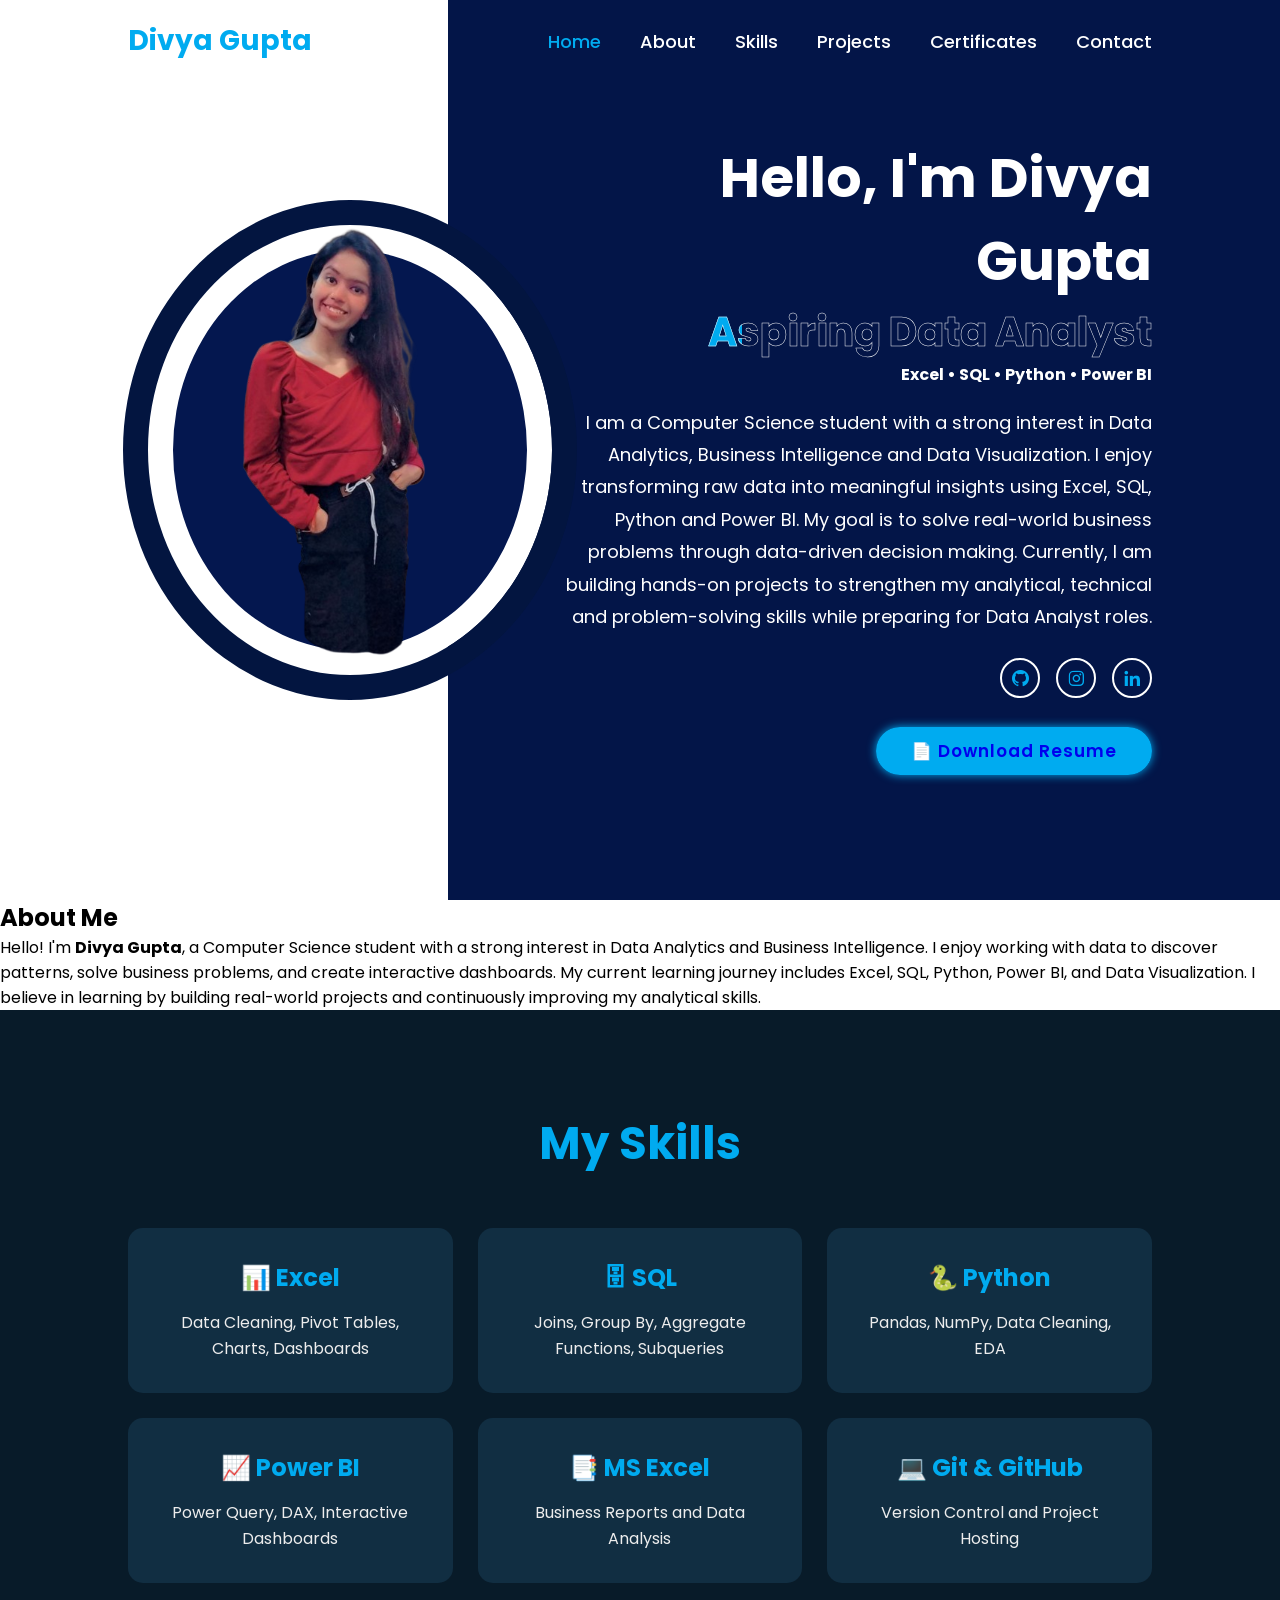
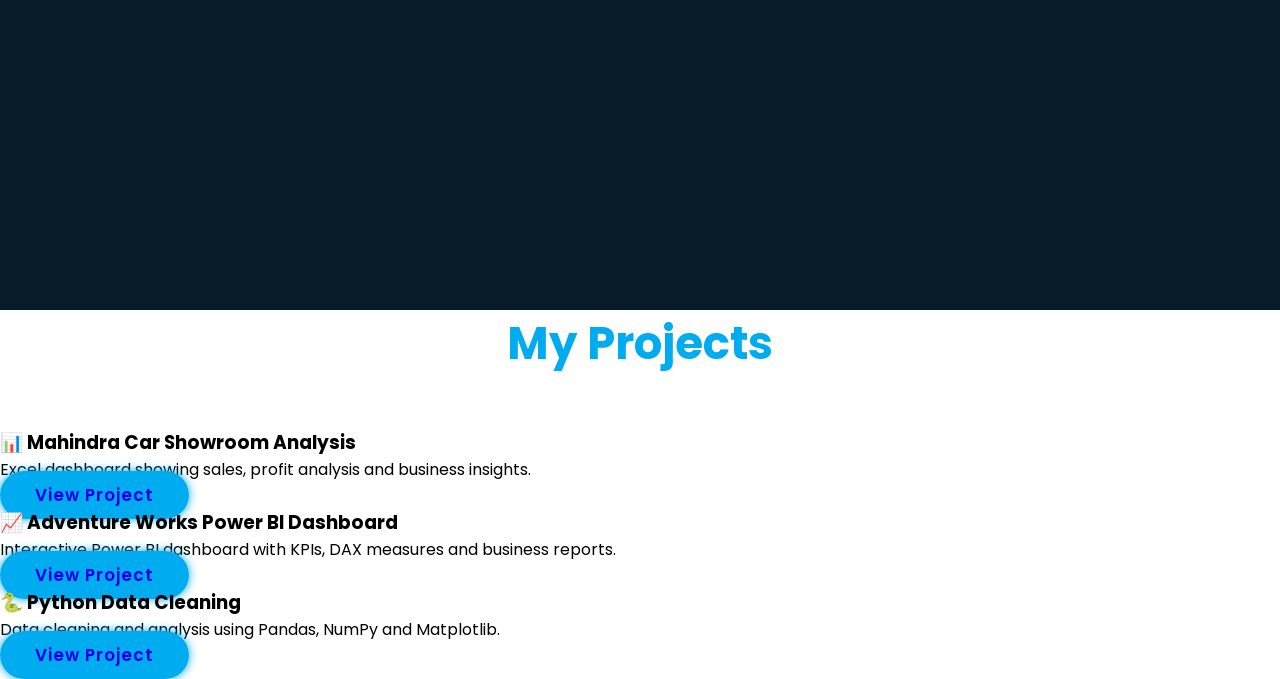
==== index.html @ 20c223c4 "Update index.html" ====
<!DOCTYPE html>
<html lang="en">

<head>
    <meta charset="UTF-8">
    <meta name="viewport" content="width=device-width, initial-scale=1.0">
    <title>portfolio website</title>
    <link rel="stylesheet" href="app.css">
    <link href='https://unpkg.com/boxicons@2.1.4/css/boxicons.min.css' rel='stylesheet'>

</head>

<body>
    <header class="header">
        <a href="#" class="logo">Divya Gupta</a>
       <nav class="navbar">
    <a href="#home" class="active">Home</a>
    <a href="#about">About</a>
    <a href="#skills">Skills</a>
    <a href="#projects">Projects</a>
    <a href="#certificates">Certificates</a>
    <a href="#contact">Contact</a>
</nav>

    </header>
    <section class="home" id="home">
        <div class="home-image">
            <img src="Picsart_24-06-07_17-03-27-682-removebg-preview (1).png" alt="">
        </div>
       <div class="home-content">

    <h1>Hello, I'm <span>Divya Gupta</span></h1>

<h3>Aspiring Data Analyst</h3>

<h4>Excel • SQL • Python • Power BI</h4>

<p>
I am a Computer Science student with a strong interest in Data Analytics,
Business Intelligence and Data Visualization.

I enjoy transforming raw data into meaningful insights using Excel, SQL,
Python and Power BI.

My goal is to solve real-world business problems through data-driven decision making.

Currently, I am building hands-on projects to strengthen my analytical,
technical and problem-solving skills while preparing for Data Analyst roles.
</p>

    <div class="icons">

        <a href="https://github.com/DIVYA-14a">
            <i class='bx bxl-github'></i>
        </a>

        <a href="https://instagram.com/divya00_14">
            <i class='bx bxl-instagram'></i>
        </a>

        <a href="https://www.linkedin.com/in/divya-gupta-803a14295">
            <i class='bx bxl-linkedin'></i>
        </a>

    </div>

    <a href="https://drive.google.com/file/d/1NGSisf_r6UET1Xtwae6jdwEJMrbaBysv/view?usp=drivesdk"
        class="btn">
        📄 Download Resume
    </a>

</div>
    </section>
    <section id="about" class="about">

    <div class="about-content">

        <h2>About Me</h2>

        <p>
            Hello! I'm <strong>Divya Gupta</strong>, a Computer Science student with a strong interest in Data Analytics and Business Intelligence.

            I enjoy working with data to discover patterns, solve business problems, and create interactive dashboards.

            My current learning journey includes Excel, SQL, Python, Power BI, and Data Visualization. I believe in learning by building real-world projects and continuously improving my analytical skills.
        </p>

    </div>

</section>
   
    <section class="skills" id="skills">

    <h2 class="heading">My Skills</h2>

    <div class="skills-container">

        <div class="skill-box">
            <h3>📊 Excel</h3>
            <p>Data Cleaning, Pivot Tables, Charts, Dashboards</p>
        </div>

        <div class="skill-box">
            <h3>🗄 SQL</h3>
            <p>Joins, Group By, Aggregate Functions, Subqueries</p>
        </div>

        <div class="skill-box">
            <h3>🐍 Python</h3>
            <p>Pandas, NumPy, Data Cleaning, EDA</p>
        </div>

        <div class="skill-box">
            <h3>📈 Power BI</h3>
            <p>Power Query, DAX, Interactive Dashboards</p>
        </div>

        <div class="skill-box">
            <h3>📑 MS Excel</h3>
            <p>Business Reports and Data Analysis</p>
        </div>

        <div class="skill-box">
            <h3>💻 Git & GitHub</h3>
            <p>Version Control and Project Hosting</p>
        </div>

    </div>

</section>
  <section class="projects" id="projects">

    <h2 class="heading">My Projects</h2>

    <div class="project-container">

        <div class="project-card">
            <h3>📊 Mahindra Car Showroom Analysis</h3>

            <p>
                Excel dashboard showing sales, profit analysis and business insights.
            </p>

            <a href="#" class="btn">View Project</a>
        </div>

        <div class="project-card">
            <h3>📈 Adventure Works Power BI Dashboard</h3>

            <p>
                Interactive Power BI dashboard with KPIs, DAX measures and business reports.
            </p>

            <a href="#" class="btn">View Project</a>
        </div>

        <div class="project-card">
            <h3>🐍 Python Data Cleaning</h3>

            <p>
                Data cleaning and analysis using Pandas, NumPy and Matplotlib.
            </p>

            <a href="#" class="btn">View Project</a>
        </div>

    </div>

</section>
    


</body>

</html>
---- app.css ----
@import url('https://fonts.googleapis.com/css2?family=Poppins:wght@300;400;500;600;700;800;900&display=swap');
*{
    margin: 0;
    padding: 0;
    box-sizing: border-box;
    font-family: 'poppins', sans-serif;
}
.header{
    position:fixed;
    top: 0;
    left: 0;
    width: 100%;
    padding: 20px 10%;
    background:transparent;
    display: flex;
    justify-content: space-between;
    align-items: center;
    z-index:100;
}
.logo{
    font-size:28px;
    color:#00abf0;
    text-decoration:none;
    font-weight:700;
}
.navbar a{
    font-size: 18px;
    color:#fff ;
    text-decoration: none;
    font-weight: 500;
    margin-left: 35px;
    transition: .3s;
}
.navbar a:hover,
.navbar a.active{
    color: #00abf0;
}
.home{
    height: 100vh;
    background: linear-gradient(-90deg, #031548 65%, #fff  35% );
    display:flex;
    justify-content: space-between;
    align-items:center;
    padding: 0 10%;

    
}
.home-image{
    display: flex;
    justify-content: center;
    align-items: center;
    width: 450px;
    height: 450px;
    background:#04174f;
    border-radius: 50%;
    border: 25px solid #fff;
    outline: 25px solid #031540;
    margin-left: 20px;




}
.home-image img {
    position: relative;
    max-width: 600px;
    max-height: 500px;
    bottom: 20px;
}
.home-content{
    max-width: 600px;
    color: #fff;
    text-align: right;

}
.home-content h1{
font-size:55px;
font-weight:700;


}
.home-content h3{
    font-size: 40px;
    color:transparent;
    -webkit-text-stroke: .5px #fff;
    background-image: linear-gradient(#00abf0,#00abf0);
    background-repeat: no-repeat;
    -webkit-background-clip:text;
    background-position: -410px 0;
    animation: animateText 6s linear infinite;
}
@keyframes animateText{
    0%,95%,100%{
        background-position: -410px 0;
    }
    65%,85%{
        background-position: 0 0;
    }
}
.home-content p{
  font-size:18px;
line-height:1.8;
margin-top:20px;
}
.icons{
    margin: 25px 0 40px;
}
.icons a{
    display: inline-flex;
    justify-content: center;
    align-items: center;
    width: 40px;
    height: 40px;
    background:transparent;
    border: 2px solid #fff;
    border-radius: 50%;
    font-size: 20px;
    color: #00abf0;
    text-decoration: none;
    margin-left: 12px;
}
.icons a:hover{
    background: #00abf0;
    color: #fff;
    border-color: #00abf0;
    box-shadow: 0 0 10px #00abf0;
}
.btn{
    padding: 12px 35px;
    background: #00abf0;
    border-radius: 40px;
    font-size: 17px;
    text-decoration: none;
    font-weight: 600;
    letter-spacing: 1px;
    box-shadow: 0 0 10px #00abf0;
    transition: .5s;
}
.btn:hover{
    box-shadow: none;
}

/*================ Skills Section ================*/

.skills{
    min-height:100vh;
    padding:100px 10%;
    background:#081b29;
}

.heading{
    text-align:center;
    font-size:45px;
    color:#00abf0;
    margin-bottom:50px;
}

.skills-container{
    display:grid;
    grid-template-columns:repeat(auto-fit,minmax(250px,1fr));
    gap:25px;
}

.skill-box{
    background:#112e42;
    padding:30px;
    border-radius:15px;
    text-align:center;
    transition:0.3s;
    border:2px solid transparent;
}

.skill-box:hover{
    transform:translateY(-10px);
    border-color:#00abf0;
    box-shadow:0 0 20px rgba(0,171,240,0.5);
}

.skill-box h3{
    color:#00abf0;
    margin-bottom:15px;
    font-size:24px;
}

.skill-box p{
    color:#ededed;
    line-height:1.6;
    font-size:16px;
}
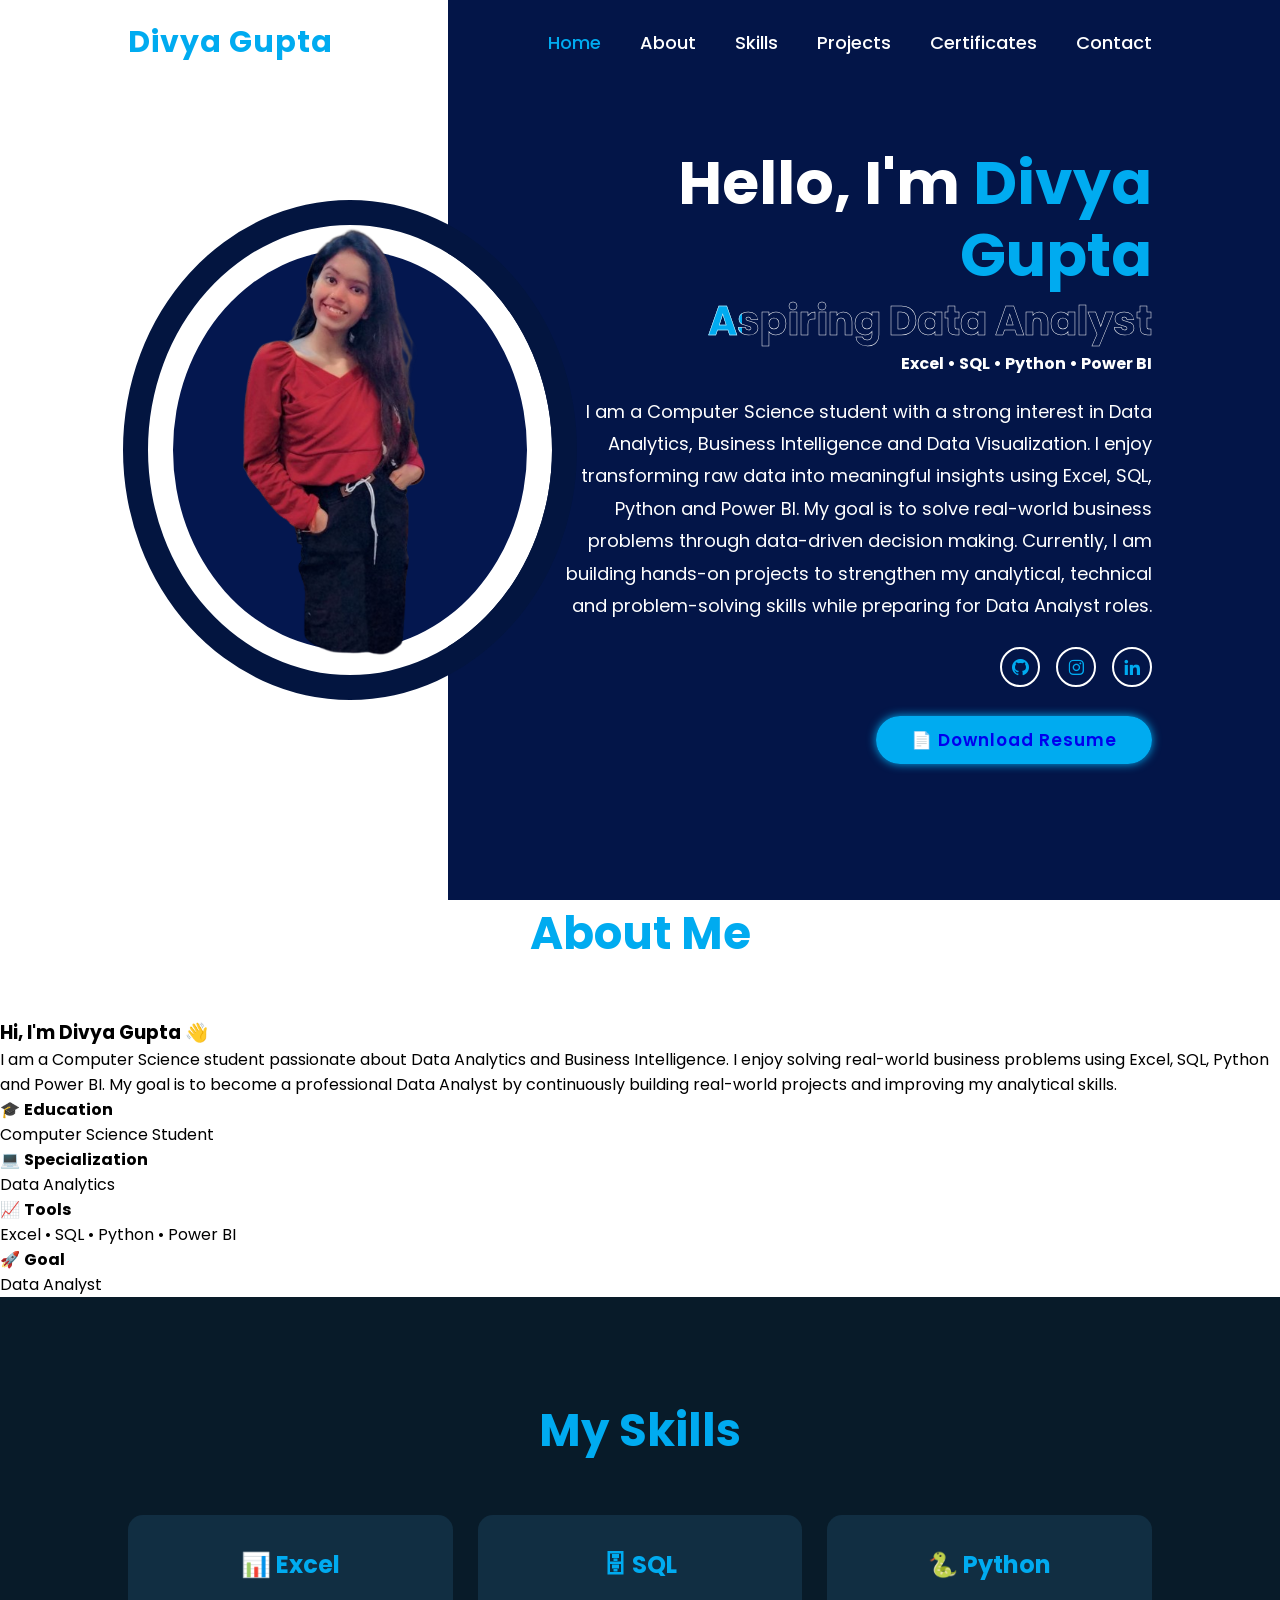
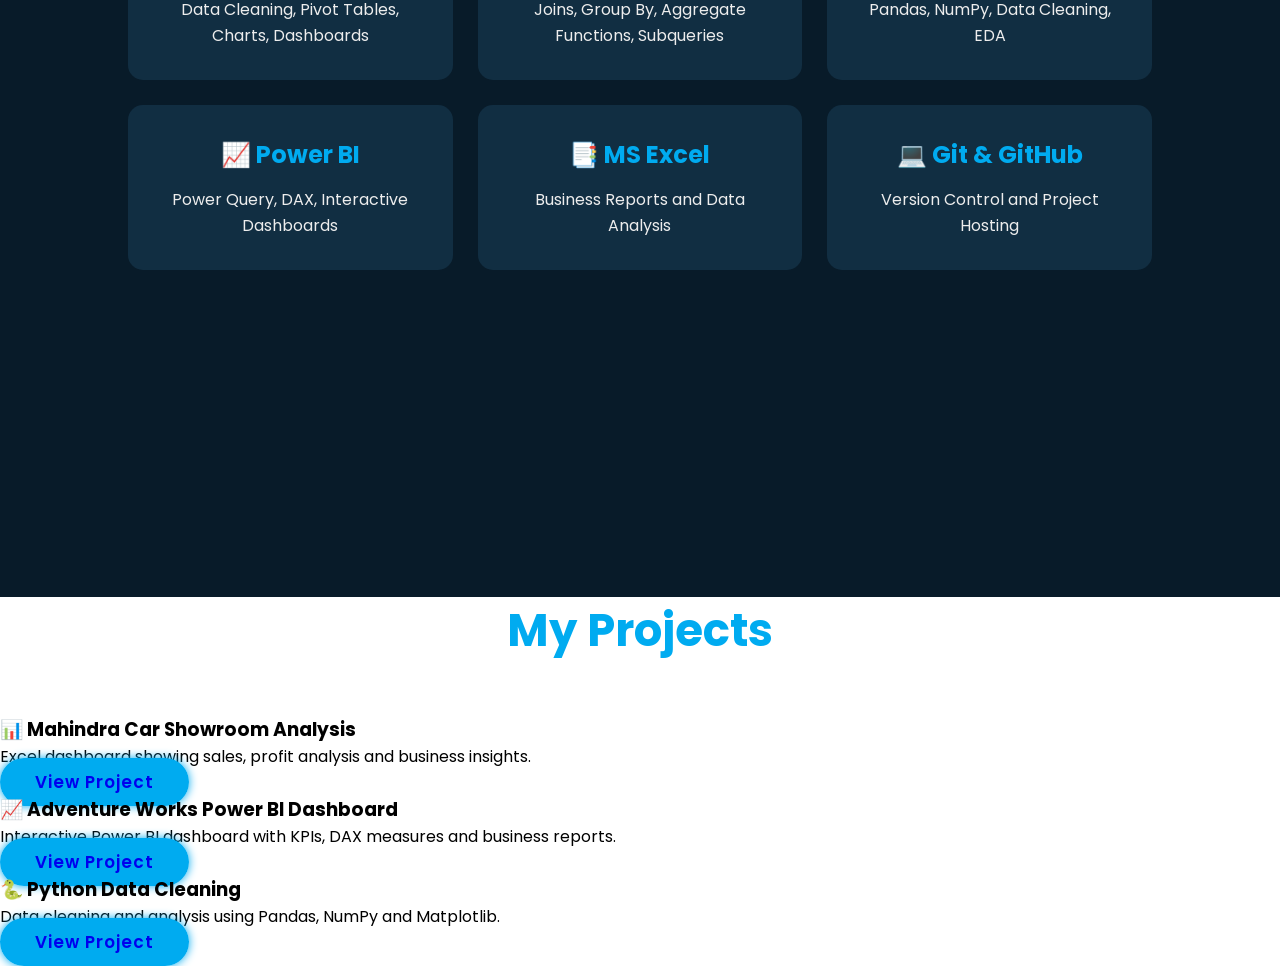
==== commit c08023b0: "Update index.html" ====
--- a/index.html
+++ b/index.html
@@ -71,19 +71,53 @@
 
 </div>
     </section>
-    <section id="about" class="about">
-
-    <div class="about-content">
-
-        <h2>About Me</h2>
-
-        <p>
-            Hello! I'm <strong>Divya Gupta</strong>, a Computer Science student with a strong interest in Data Analytics and Business Intelligence.
-
-            I enjoy working with data to discover patterns, solve business problems, and create interactive dashboards.
-
-            My current learning journey includes Excel, SQL, Python, Power BI, and Data Visualization. I believe in learning by building real-world projects and continuously improving my analytical skills.
-        </p>
+   <section class="about" id="about">
+
+    <h2 class="heading">About Me</h2>
+
+    <div class="about-container">
+
+        <div class="about-left">
+
+            <h3>Hi, I'm Divya Gupta 👋</h3>
+
+            <p>
+                I am a Computer Science student passionate about
+                Data Analytics and Business Intelligence.
+
+                I enjoy solving real-world business problems using
+                Excel, SQL, Python and Power BI.
+
+                My goal is to become a professional Data Analyst by
+                continuously building real-world projects and improving
+                my analytical skills.
+            </p>
+
+        </div>
+
+        <div class="about-right">
+
+            <div class="info-box">
+                🎓 <strong>Education</strong><br>
+                Computer Science Student
+            </div>
+
+            <div class="info-box">
+                💻 <strong>Specialization</strong><br>
+                Data Analytics
+            </div>
+
+            <div class="info-box">
+                📈 <strong>Tools</strong><br>
+                Excel • SQL • Python • Power BI
+            </div>
+
+            <div class="info-box">
+                🚀 <strong>Goal</strong><br>
+                Data Analyst
+            </div>
+
+        </div>
 
     </div>
 
--- a/app.css
+++ b/app.css
@@ -4,6 +4,9 @@
     padding: 0;
     box-sizing: border-box;
     font-family: 'poppins', sans-serif;
+}
+html{
+    scroll-behavior: smooth;
 }
 .header{
     position:fixed;
@@ -18,10 +21,11 @@
     z-index:100;
 }
 .logo{
-    font-size:28px;
+    font-size:30px;
     color:#00abf0;
     text-decoration:none;
     font-weight:700;
+    letter-spacing:1px;
 }
 .navbar a{
     font-size: 18px;
@@ -36,15 +40,16 @@
     color: #00abf0;
 }
 .home{
-    height: 100vh;
-    background: linear-gradient(-90deg, #031548 65%, #fff  35% );
+    min-height: 100vh;
+    background: linear-gradient(-90deg, #031548 65%, #fff 35%);
     display:flex;
     justify-content: space-between;
     align-items:center;
     padding: 0 10%;
+}
 
     
-}
+
 .home-image{
     display: flex;
     justify-content: center;
@@ -61,11 +66,16 @@
 
 
 }
-.home-image img {
+.home-image img{
     position: relative;
-    max-width: 600px;
+    max-width: 520px;
     max-height: 500px;
     bottom: 20px;
+    transition: 0.5s ease;
+}
+
+.home-image img:hover{
+    transform: scale(1.05);
 }
 .home-content{
     max-width: 600px;
@@ -74,10 +84,12 @@
 
 }
 .home-content h1{
-font-size:55px;
-font-weight:700;
-
-
+    font-size:60px;
+    font-weight:700;
+    line-height:1.2;
+}
+.home-content span{
+    color:#00abf0;
 }
 .home-content h3{
     font-size: 40px;
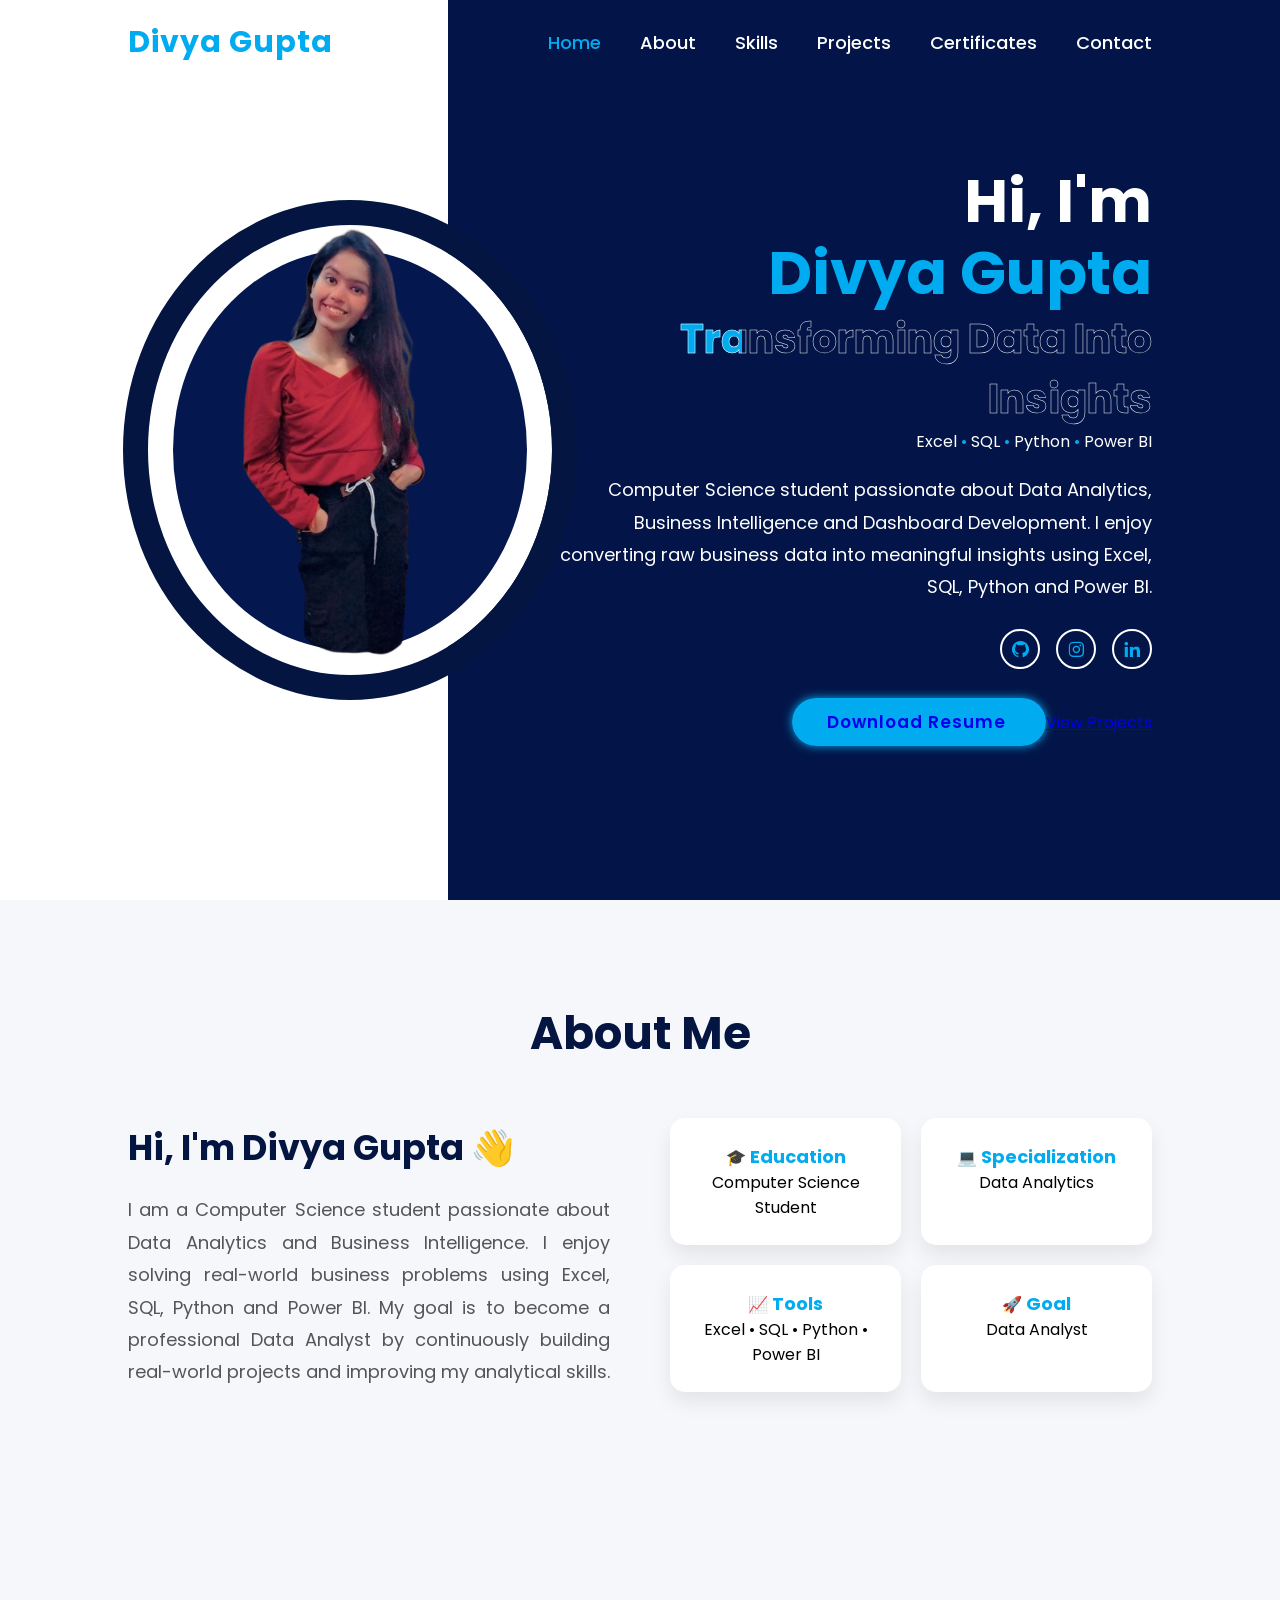
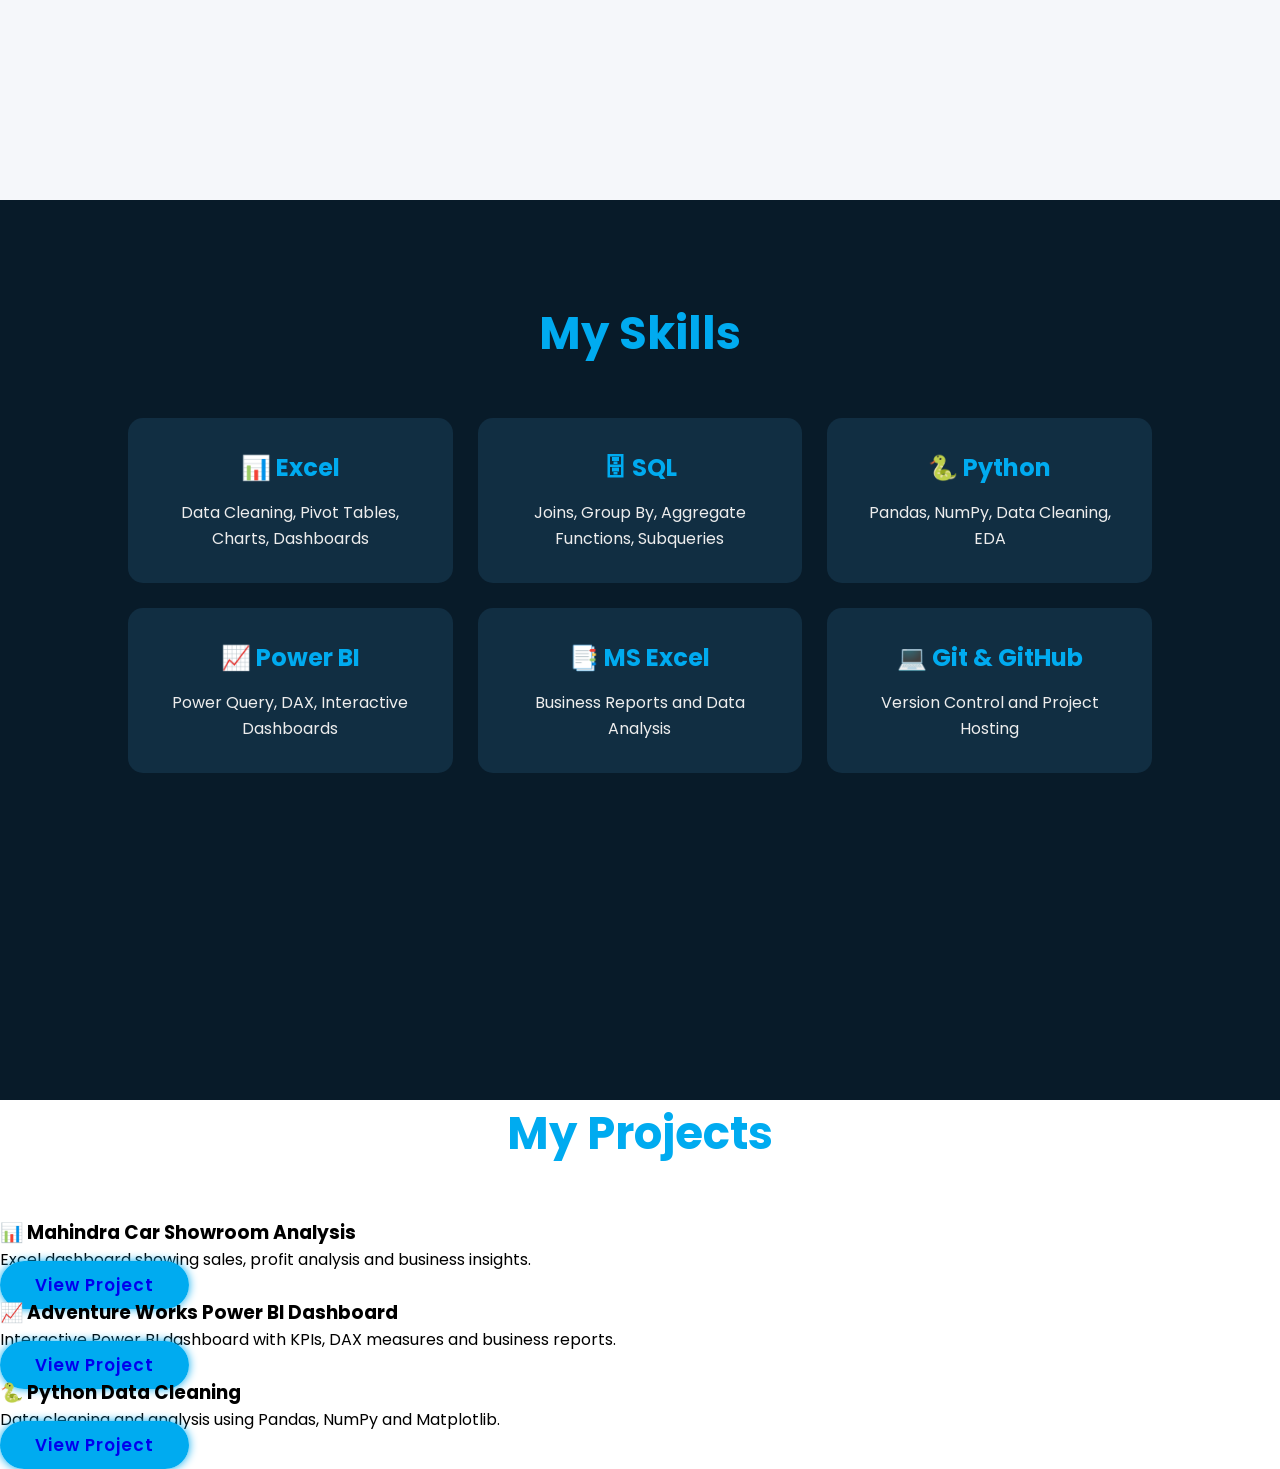
==== commit 6877abe1: "Update index.html" ====
--- a/index.html
+++ b/index.html
@@ -29,23 +29,29 @@
         </div>
        <div class="home-content">
 
-    <h1>Hello, I'm <span>Divya Gupta</span></h1>
-
-<h3>Aspiring Data Analyst</h3>
-
-<h4>Excel • SQL • Python • Power BI</h4>
+    <h1>
+    Hi, I'm <br>
+    <span>Divya Gupta</span>
+</h1>
+
+<h3>Transforming Data Into Insights</h3>
+
+<div class="tech-stack">
+    Excel
+    <span>•</span>
+    SQL
+    <span>•</span>
+    Python
+    <span>•</span>
+    Power BI
+</div>
 
 <p>
-I am a Computer Science student with a strong interest in Data Analytics,
-Business Intelligence and Data Visualization.
-
-I enjoy transforming raw data into meaningful insights using Excel, SQL,
-Python and Power BI.
-
-My goal is to solve real-world business problems through data-driven decision making.
-
-Currently, I am building hands-on projects to strengthen my analytical,
-technical and problem-solving skills while preparing for Data Analyst roles.
+Computer Science student passionate about Data Analytics,
+Business Intelligence and Dashboard Development.
+
+I enjoy converting raw business data into meaningful insights
+using Excel, SQL, Python and Power BI.
 </p>
 
     <div class="icons">
@@ -64,12 +70,19 @@
 
     </div>
 
-    <a href="https://drive.google.com/file/d/1NGSisf_r6UET1Xtwae6jdwEJMrbaBysv/view?usp=drivesdk"
-        class="btn">
-        📄 Download Resume
-    </a>
+   <div class="hero-buttons">
+
+<a href="YOUR_RESUME_LINK" class="btn">
+Download Resume
+</a>
+
+<a href="#projects" class="btn2">
+View Projects
+</a>
 
 </div>
+
+
     </section>
    <section class="about" id="about">
 
--- a/app.css
+++ b/app.css
@@ -199,3 +199,68 @@
     line-height:1.6;
     font-size:16px;
 }
+
+
+/*==================== ABOUT SECTION ====================*/
+
+.about{
+    min-height:100vh;
+    padding:100px 10%;
+    background:#f5f7fa;
+}
+
+.about .heading{
+    color:#031540;
+}
+
+.about-container{
+    display:flex;
+    justify-content:space-between;
+    align-items:center;
+    gap:60px;
+    margin-top:50px;
+    flex-wrap:wrap;
+}
+
+.about-left{
+    flex:1;
+}
+
+.about-left h3{
+    font-size:35px;
+    color:#031540;
+    margin-bottom:20px;
+}
+
+.about-left p{
+    font-size:18px;
+    color:#555;
+    line-height:1.8;
+    text-align:justify;
+}
+
+.about-right{
+    flex:1;
+    display:grid;
+    grid-template-columns:repeat(2,1fr);
+    gap:20px;
+}
+
+.info-box{
+    background:white;
+    padding:25px;
+    border-radius:15px;
+    text-align:center;
+    box-shadow:0 10px 20px rgba(0,0,0,.08);
+    transition:.4s;
+}
+
+.info-box:hover{
+    transform:translateY(-10px);
+    box-shadow:0 15px 30px rgba(0,171,240,.3);
+}
+
+.info-box strong{
+    color:#00abf0;
+    font-size:18px;
+}
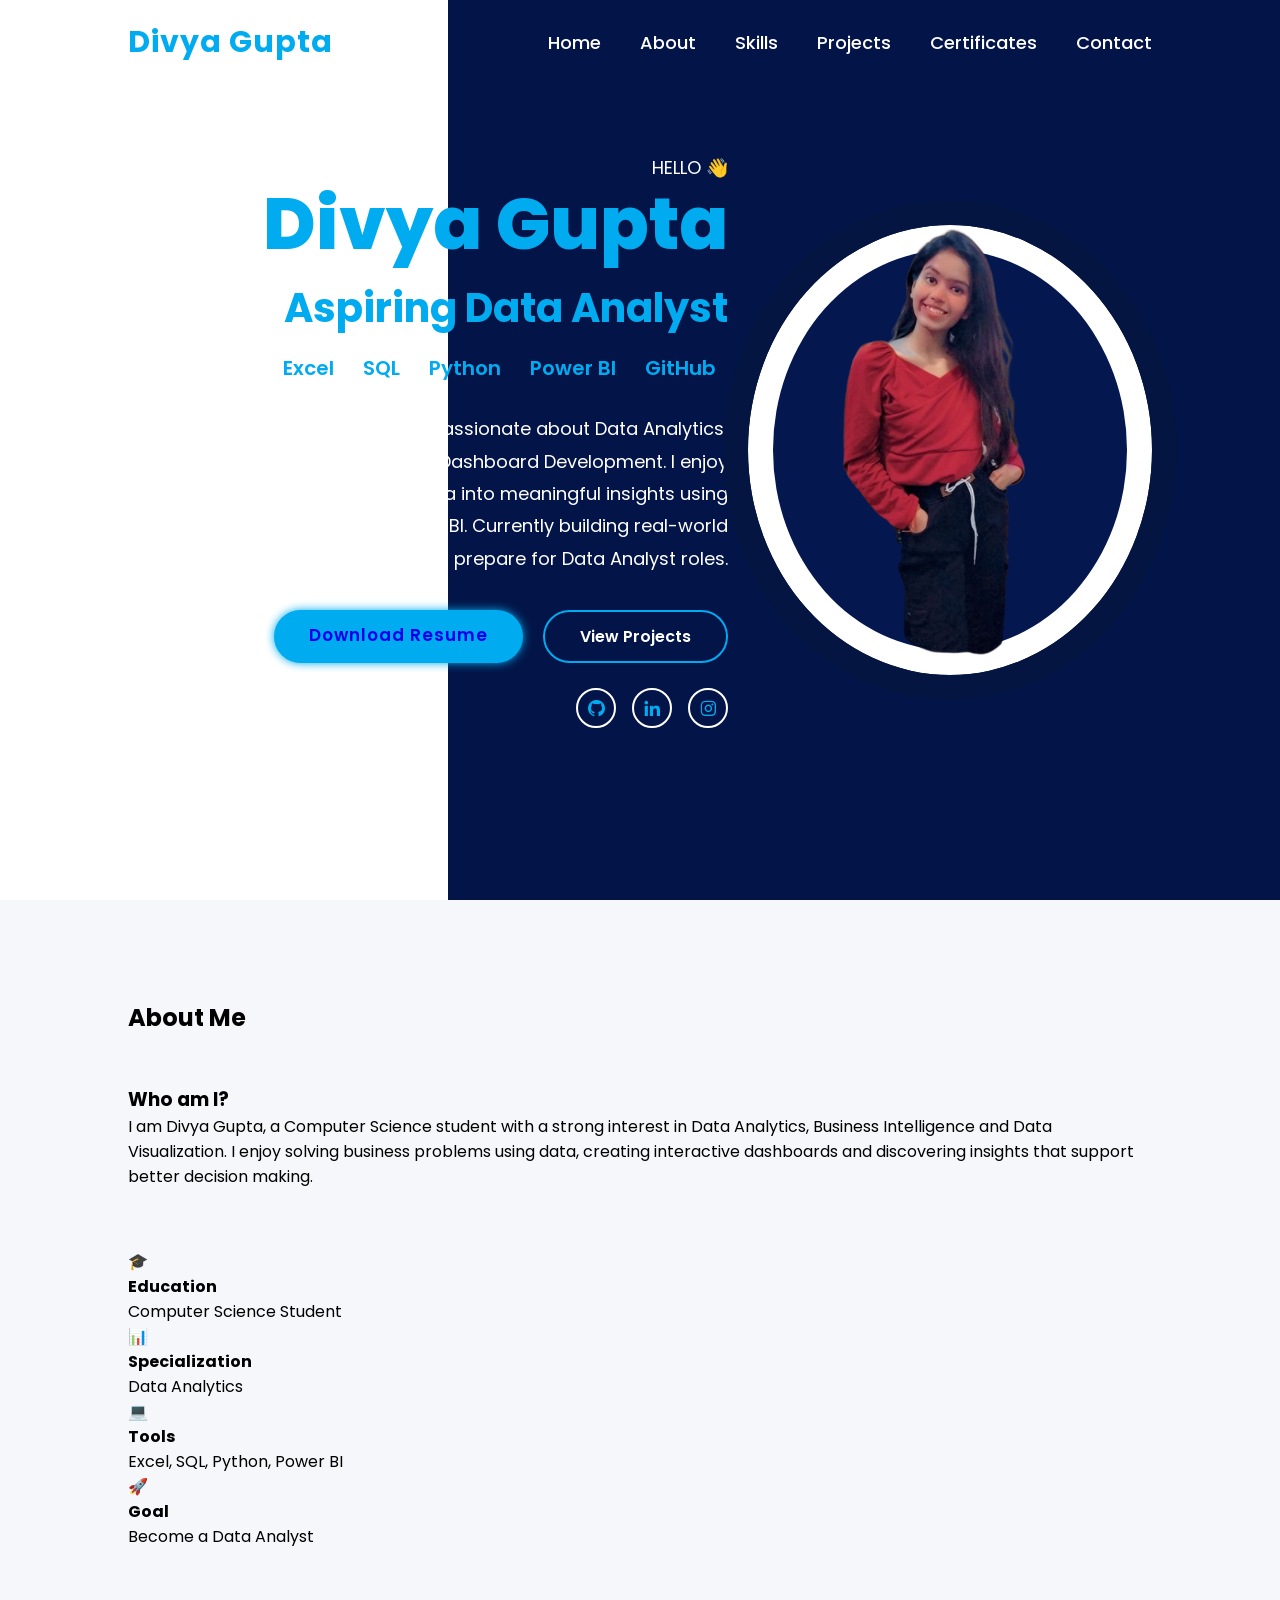
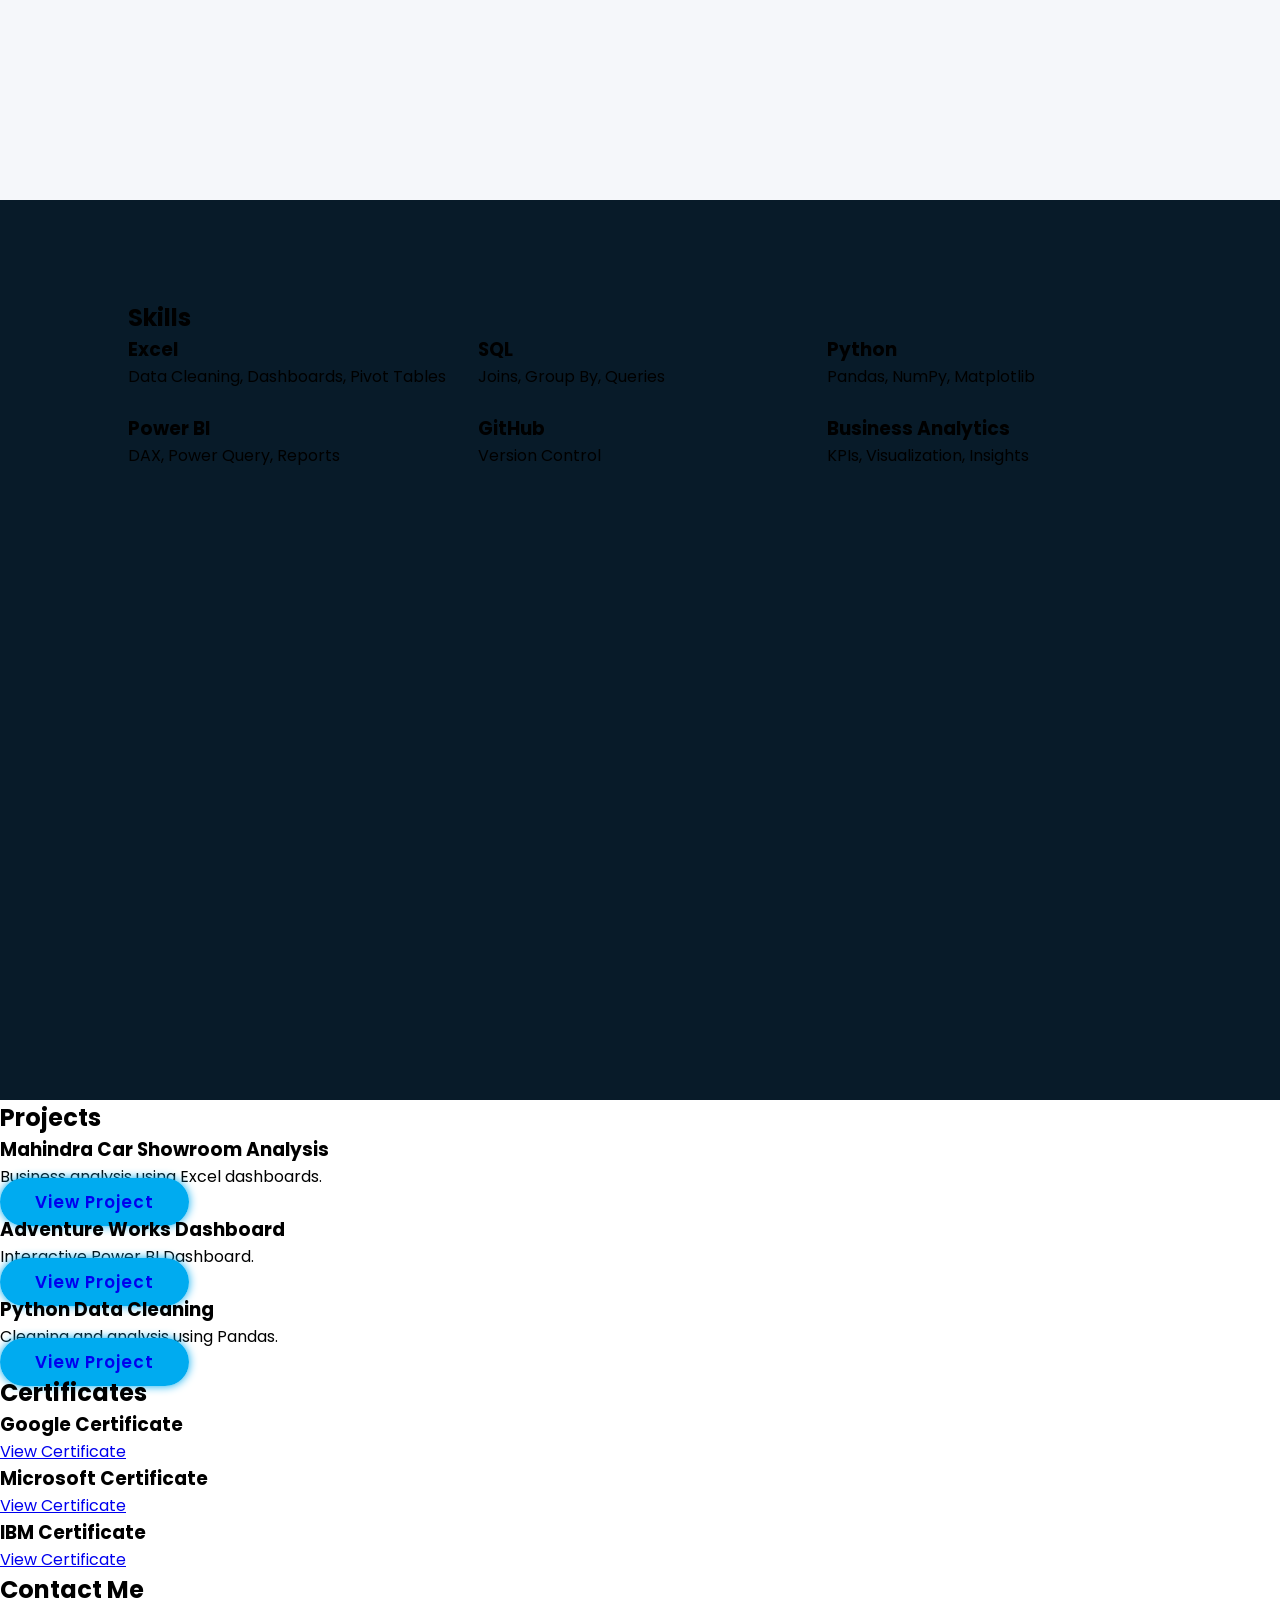
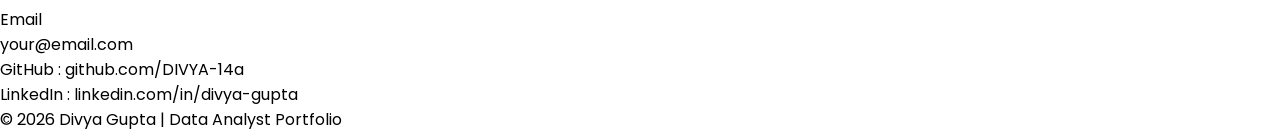
==== commit 34db491e: "Update index.html" ====
--- a/index.html
+++ b/index.html
@@ -4,73 +4,86 @@
 <head>
     <meta charset="UTF-8">
     <meta name="viewport" content="width=device-width, initial-scale=1.0">
-    <title>portfolio website</title>
+    <title>Divya Gupta | Data Analyst Portfolio</title>
+
     <link rel="stylesheet" href="app.css">
-    <link href='https://unpkg.com/boxicons@2.1.4/css/boxicons.min.css' rel='stylesheet'>
+
+    <link href="https://unpkg.com/boxicons@2.1.4/css/boxicons.min.css" rel="stylesheet">
+
+    <link rel="preconnect" href="https://fonts.googleapis.com">
+    <link rel="preconnect" href="https://fonts.gstatic.com" crossorigin>
 
 </head>
 
 <body>
-    <header class="header">
-        <a href="#" class="logo">Divya Gupta</a>
-       <nav class="navbar">
-    <a href="#home" class="active">Home</a>
-    <a href="#about">About</a>
-    <a href="#skills">Skills</a>
-    <a href="#projects">Projects</a>
-    <a href="#certificates">Certificates</a>
-    <a href="#contact">Contact</a>
-</nav>
-
-    </header>
-    <section class="home" id="home">
-        <div class="home-image">
-            <img src="Picsart_24-06-07_17-03-27-682-removebg-preview (1).png" alt="">
-        </div>
-       <div class="home-content">
-
-    <h1>
-    Hi, I'm <br>
-    <span>Divya Gupta</span>
+
+<!-- ================= NAVBAR ================= -->
+
+<header class="header">
+
+    <a href="#home" class="logo">
+        Divya Gupta
+    </a>
+
+    <nav class="navbar">
+
+        <a href="#home">Home</a>
+        <a href="#about">About</a>
+        <a href="#skills">Skills</a>
+        <a href="#projects">Projects</a>
+        <a href="#certificates">Certificates</a>
+        <a href="#contact">Contact</a>
+
+    </nav>
+
+</header>
+
+<!-- ================= HERO ================= -->
+
+<section class="home" id="home">
+
+<div class="home-content">
+
+<p class="hello">
+HELLO 👋
+</p>
+
+<h1>
+I'm <span>Divya Gupta</span>
 </h1>
 
-<h3>Transforming Data Into Insights</h3>
+<h3>
+Aspiring Data Analyst
+</h3>
 
 <div class="tech-stack">
-    Excel
-    <span>•</span>
-    SQL
-    <span>•</span>
-    Python
-    <span>•</span>
-    Power BI
-</div>
-
-<p>
+
+<span>Excel</span>
+
+<span>SQL</span>
+
+<span>Python</span>
+
+<span>Power BI</span>
+
+<span>GitHub</span>
+
+</div>
+
+<p class="hero-text">
+
 Computer Science student passionate about Data Analytics,
 Business Intelligence and Dashboard Development.
 
-I enjoy converting raw business data into meaningful insights
-using Excel, SQL, Python and Power BI.
-</p>
-
-    <div class="icons">
-
-        <a href="https://github.com/DIVYA-14a">
-            <i class='bx bxl-github'></i>
-        </a>
-
-        <a href="https://instagram.com/divya00_14">
-            <i class='bx bxl-instagram'></i>
-        </a>
-
-        <a href="https://www.linkedin.com/in/divya-gupta-803a14295">
-            <i class='bx bxl-linkedin'></i>
-        </a>
-
-    </div>
-
-   <div class="hero-buttons">
+I enjoy transforming raw business data into meaningful
+insights using Excel, SQL, Python and Power BI.
+
+Currently building real-world projects to prepare
+for Data Analyst roles.
+
+</p>
+
+<div class="hero-buttons">
 
 <a href="YOUR_RESUME_LINK" class="btn">
 Download Resume
@@ -82,140 +95,299 @@
 
 </div>
 
-
-    </section>
-   <section class="about" id="about">
-
-    <h2 class="heading">About Me</h2>
-
-    <div class="about-container">
-
-        <div class="about-left">
-
-            <h3>Hi, I'm Divya Gupta 👋</h3>
-
-            <p>
-                I am a Computer Science student passionate about
-                Data Analytics and Business Intelligence.
-
-                I enjoy solving real-world business problems using
-                Excel, SQL, Python and Power BI.
-
-                My goal is to become a professional Data Analyst by
-                continuously building real-world projects and improving
-                my analytical skills.
-            </p>
-
-        </div>
-
-        <div class="about-right">
-
-            <div class="info-box">
-                🎓 <strong>Education</strong><br>
-                Computer Science Student
-            </div>
-
-            <div class="info-box">
-                💻 <strong>Specialization</strong><br>
-                Data Analytics
-            </div>
-
-            <div class="info-box">
-                📈 <strong>Tools</strong><br>
-                Excel • SQL • Python • Power BI
-            </div>
-
-            <div class="info-box">
-                🚀 <strong>Goal</strong><br>
-                Data Analyst
-            </div>
-
-        </div>
-
-    </div>
-
-</section>
-   
-    <section class="skills" id="skills">
-
-    <h2 class="heading">My Skills</h2>
-
-    <div class="skills-container">
-
-        <div class="skill-box">
-            <h3>📊 Excel</h3>
-            <p>Data Cleaning, Pivot Tables, Charts, Dashboards</p>
-        </div>
-
-        <div class="skill-box">
-            <h3>🗄 SQL</h3>
-            <p>Joins, Group By, Aggregate Functions, Subqueries</p>
-        </div>
-
-        <div class="skill-box">
-            <h3>🐍 Python</h3>
-            <p>Pandas, NumPy, Data Cleaning, EDA</p>
-        </div>
-
-        <div class="skill-box">
-            <h3>📈 Power BI</h3>
-            <p>Power Query, DAX, Interactive Dashboards</p>
-        </div>
-
-        <div class="skill-box">
-            <h3>📑 MS Excel</h3>
-            <p>Business Reports and Data Analysis</p>
-        </div>
-
-        <div class="skill-box">
-            <h3>💻 Git & GitHub</h3>
-            <p>Version Control and Project Hosting</p>
-        </div>
-
-    </div>
-
-</section>
-  <section class="projects" id="projects">
-
-    <h2 class="heading">My Projects</h2>
-
-    <div class="project-container">
-
-        <div class="project-card">
-            <h3>📊 Mahindra Car Showroom Analysis</h3>
-
-            <p>
-                Excel dashboard showing sales, profit analysis and business insights.
-            </p>
-
-            <a href="#" class="btn">View Project</a>
-        </div>
-
-        <div class="project-card">
-            <h3>📈 Adventure Works Power BI Dashboard</h3>
-
-            <p>
-                Interactive Power BI dashboard with KPIs, DAX measures and business reports.
-            </p>
-
-            <a href="#" class="btn">View Project</a>
-        </div>
-
-        <div class="project-card">
-            <h3>🐍 Python Data Cleaning</h3>
-
-            <p>
-                Data cleaning and analysis using Pandas, NumPy and Matplotlib.
-            </p>
-
-            <a href="#" class="btn">View Project</a>
-        </div>
-
-    </div>
-
-</section>
-    
-
+<div class="icons">
+
+<a href="https://github.com/DIVYA-14a">
+<i class='bx bxl-github'></i>
+</a>
+
+<a href="https://www.linkedin.com">
+<i class='bx bxl-linkedin'></i>
+</a>
+
+<a href="https://instagram.com/divya00_14">
+<i class='bx bxl-instagram'></i>
+</a>
+
+</div>
+
+</div>
+
+<div class="home-image">
+
+<img src="Picsart_24-06-07_17-03-27-682-removebg-preview (1).png">
+
+</div>
+
+</section>
+
+<!-- ================= ABOUT ================= -->
+
+<section class="about" id="about">
+
+<h2 class="section-title">
+About Me
+</h2>
+
+<div class="about-container">
+
+<div class="about-text">
+
+<h3>Who am I?</h3>
+
+<p>
+
+I am Divya Gupta, a Computer Science student with
+a strong interest in Data Analytics, Business
+Intelligence and Data Visualization.
+
+I enjoy solving business problems using data,
+creating interactive dashboards and discovering
+insights that support better decision making.
+
+</p>
+
+</div>
+
+<div class="about-cards">
+
+<div class="info-card">
+
+🎓
+
+<h4>Education</h4>
+
+<p>Computer Science Student</p>
+
+</div>
+
+<div class="info-card">
+
+📊
+
+<h4>Specialization</h4>
+
+<p>Data Analytics</p>
+
+</div>
+
+<div class="info-card">
+
+💻
+
+<h4>Tools</h4>
+
+<p>Excel, SQL, Python, Power BI</p>
+
+</div>
+
+<div class="info-card">
+
+🚀
+
+<h4>Goal</h4>
+
+<p>Become a Data Analyst</p>
+
+</div>
+
+</div>
+
+</div>
+
+</section>
+
+<!-- ================= SKILLS ================= -->
+
+<section class="skills" id="skills">
+
+<h2 class="section-title">
+Skills
+</h2>
+
+<div class="skills-container">
+
+<div class="skill-card">
+<h3>Excel</h3>
+<p>Data Cleaning, Dashboards, Pivot Tables</p>
+</div>
+
+<div class="skill-card">
+<h3>SQL</h3>
+<p>Joins, Group By, Queries</p>
+</div>
+
+<div class="skill-card">
+<h3>Python</h3>
+<p>Pandas, NumPy, Matplotlib</p>
+</div>
+
+<div class="skill-card">
+<h3>Power BI</h3>
+<p>DAX, Power Query, Reports</p>
+</div>
+
+<div class="skill-card">
+<h3>GitHub</h3>
+<p>Version Control</p>
+</div>
+
+<div class="skill-card">
+<h3>Business Analytics</h3>
+<p>KPIs, Visualization, Insights</p>
+</div>
+
+</div>
+
+</section>
+
+<!-- ================= PROJECTS ================= -->
+
+<section class="projects" id="projects">
+
+<h2 class="section-title">
+Projects
+</h2>
+
+<div class="project-container">
+
+<div class="project-card">
+
+<h3>Mahindra Car Showroom Analysis</h3>
+
+<p>
+Business analysis using Excel dashboards.
+</p>
+
+<a href="#" class="btn">
+View Project
+</a>
+
+</div>
+
+<div class="project-card">
+
+<h3>Adventure Works Dashboard</h3>
+
+<p>
+Interactive Power BI Dashboard.
+</p>
+
+<a href="#" class="btn">
+View Project
+</a>
+
+</div>
+
+<div class="project-card">
+
+<h3>Python Data Cleaning</h3>
+
+<p>
+Cleaning and analysis using Pandas.
+</p>
+
+<a href="#" class="btn">
+View Project
+</a>
+
+</div>
+
+</div>
+
+</section>
+
+<!-- ================= CERTIFICATES ================= -->
+
+<section class="certificates" id="certificates">
+
+<h2 class="section-title">
+Certificates
+</h2>
+
+<div class="certificate-container">
+
+<div class="certificate-card">
+
+<h3>Google Certificate</h3>
+
+<a href="#">
+View Certificate
+</a>
+
+</div>
+
+<div class="certificate-card">
+
+<h3>Microsoft Certificate</h3>
+
+<a href="#">
+View Certificate
+</a>
+
+</div>
+
+<div class="certificate-card">
+
+<h3>IBM Certificate</h3>
+
+<a href="#">
+View Certificate
+</a>
+
+</div>
+
+</div>
+
+</section>
+
+<!-- ================= CONTACT ================= -->
+
+<section class="contact" id="contact">
+
+<h2 class="section-title">
+Contact Me
+</h2>
+
+<div class="contact-box">
+
+<p>Email</p>
+
+<p>
+your@email.com
+</p>
+
+<p>
+
+GitHub :
+github.com/DIVYA-14a
+
+</p>
+
+<p>
+
+LinkedIn :
+linkedin.com/in/divya-gupta
+
+</p>
+
+</div>
+
+</section>
+
+<!-- ================= FOOTER ================= -->
+
+<footer>
+
+<p>
+
+© 2026 Divya Gupta | Data Analyst Portfolio
+
+</p>
+
+</footer>
+
+<script src="script.js"></script>
 
 </body>
 
--- a/app.css
+++ b/app.css
@@ -84,22 +84,18 @@
 
 }
 .home-content h1{
-    font-size:60px;
-    font-weight:700;
-    line-height:1.2;
+    font-size:72px;
+    line-height:1.1;
+    font-weight:800;
+    margin-bottom:10px;
 }
 .home-content span{
     color:#00abf0;
 }
 .home-content h3{
-    font-size: 40px;
-    color:transparent;
-    -webkit-text-stroke: .5px #fff;
-    background-image: linear-gradient(#00abf0,#00abf0);
-    background-repeat: no-repeat;
-    -webkit-background-clip:text;
-    background-position: -410px 0;
-    animation: animateText 6s linear infinite;
+    font-size:40px;
+    color:#00abf0;
+    margin:15px 0;
 }
 @keyframes animateText{
     0%,95%,100%{
@@ -264,3 +260,44 @@
     color:#00abf0;
     font-size:18px;
 }
+
+
+.tech-stack{
+    margin:15px 0 30px;
+    font-size:20px;
+    color:#d8e7ff;
+    font-weight:600;
+}
+
+.tech-stack span{
+    color:#00abf0;
+    margin:0 12px;
+}
+
+
+.hero-buttons{
+    display:flex;
+    justify-content:flex-end;
+    gap:20px;
+    margin-top:35px;
+}
+
+
+
+
+.btn2{
+    padding:12px 35px;
+    border:2px solid #00abf0;
+    color:white;
+    text-decoration:none;
+    border-radius:40px;
+    transition:.4s;
+    font-weight:600;
+}
+
+.btn2:hover{
+    background:#00abf0;
+}
+
+
+
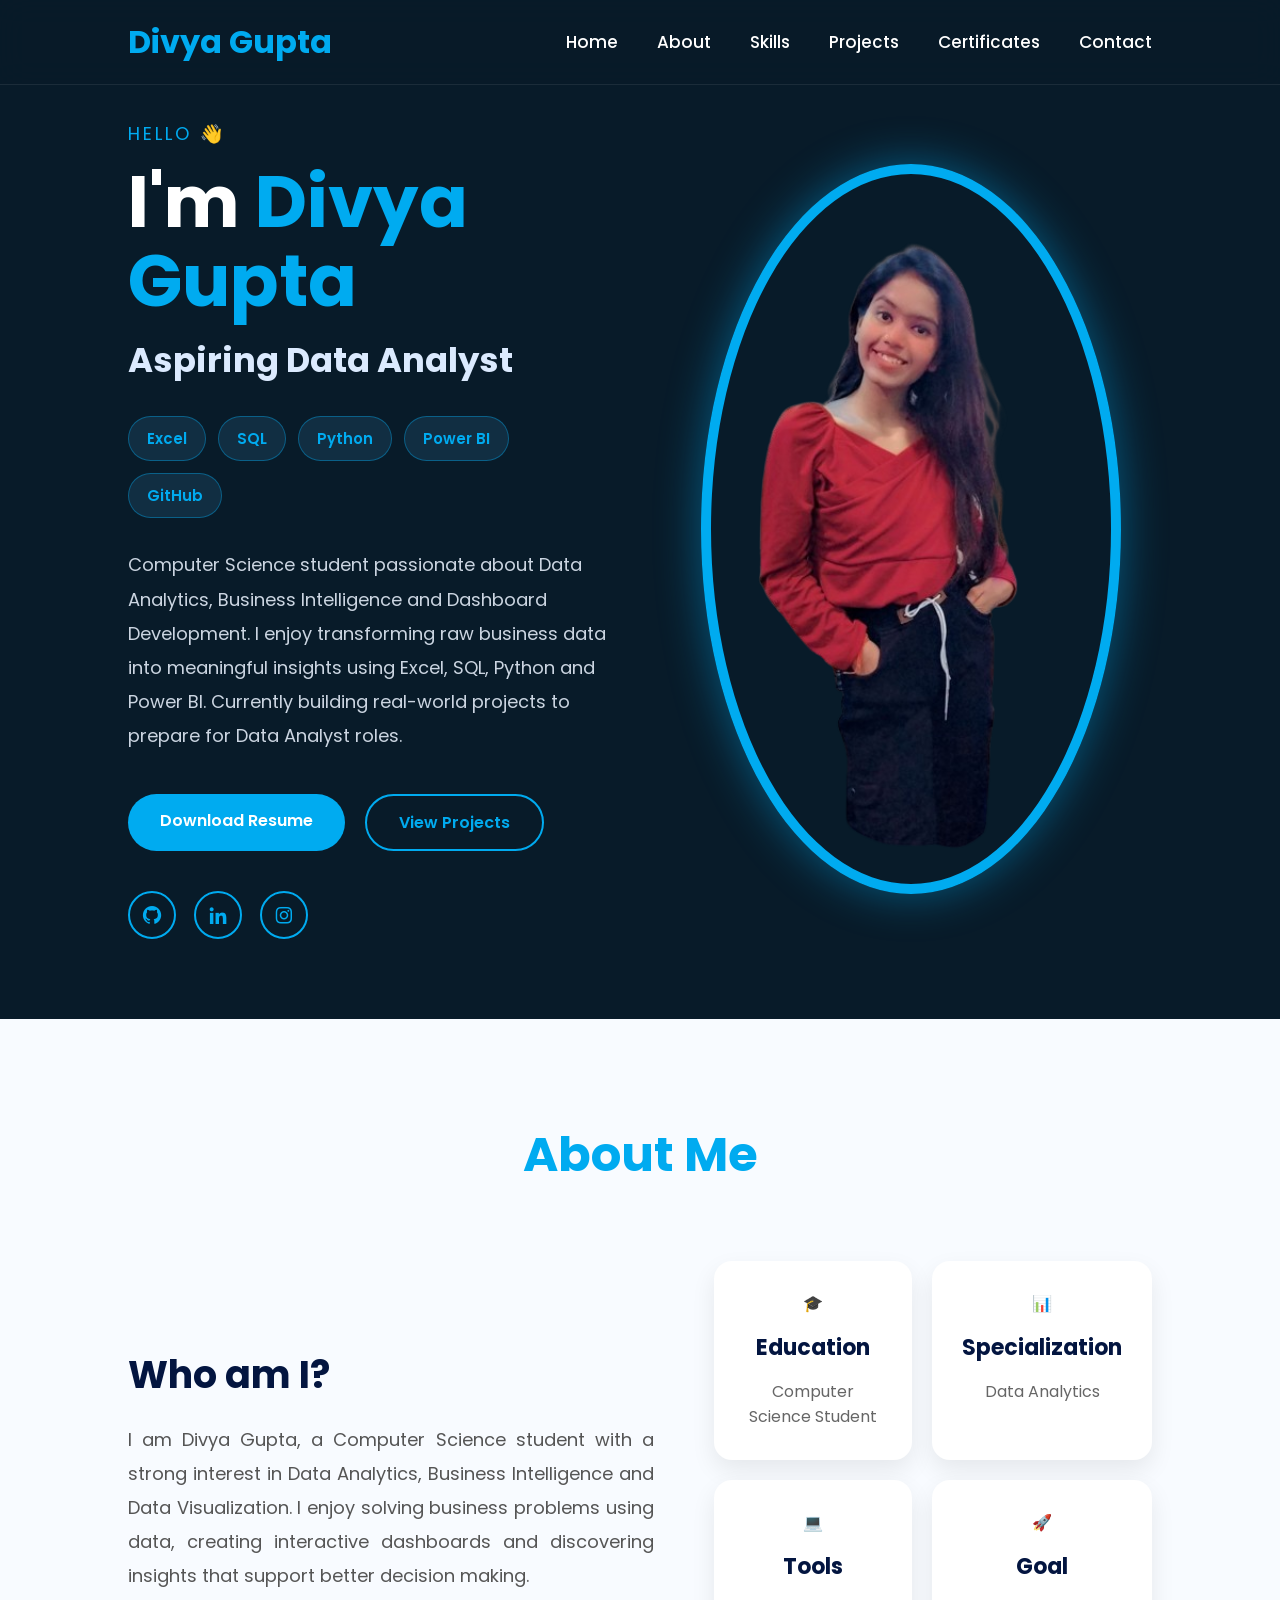
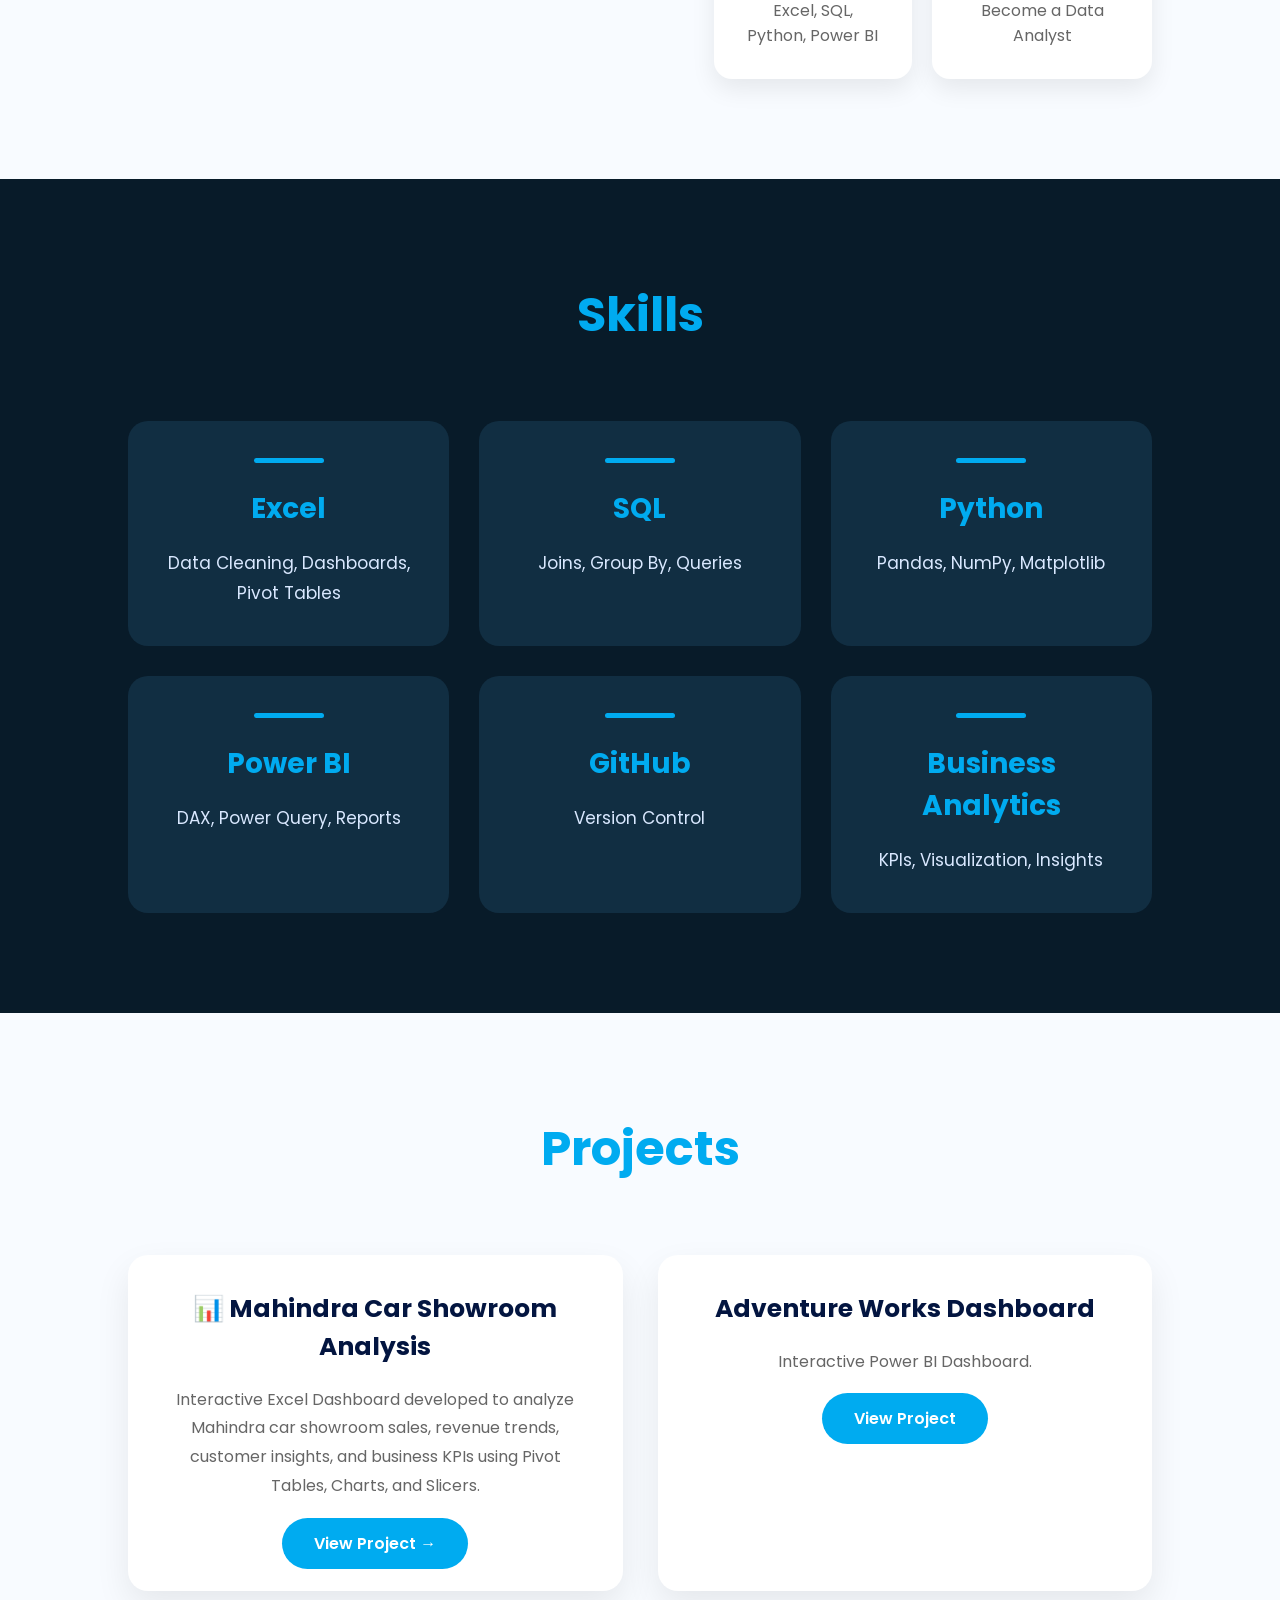
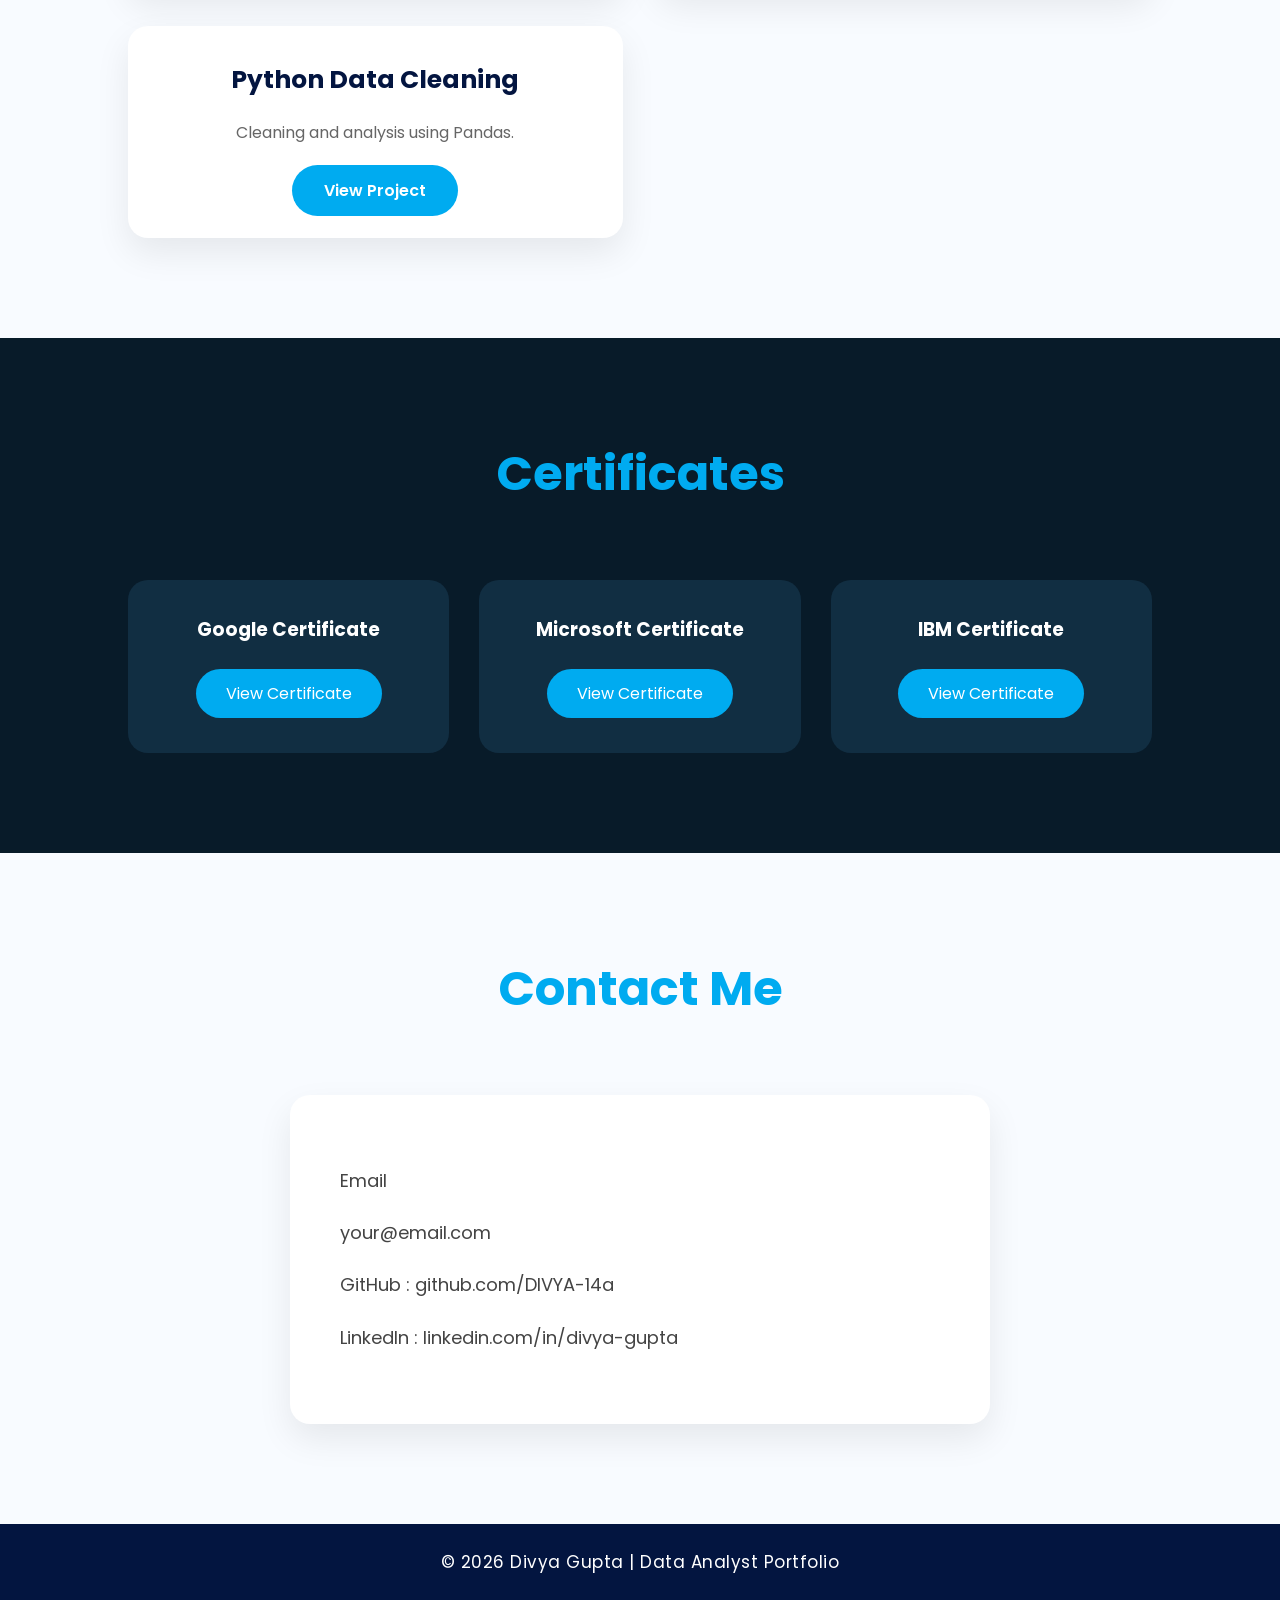
==== commit fab3024e: "Update index.html" ====
--- a/index.html
+++ b/index.html
@@ -253,10 +253,26 @@
 
 <div class="project-card">
 
-<h3>Mahindra Car Showroom Analysis</h3>
-
-<p>
-Business analysis using Excel dashboards.
+<h3>📊 Mahindra Car Showroom Analysis</h3>
+
+<p>
+Interactive Excel Dashboard developed to analyze Mahindra car showroom sales, revenue trends, customer insights, and business KPIs using Pivot Tables, Charts, and Slicers.
+</p>
+
+<a href="https://github.com/DIVYA-14a/Mahindra-Car-Showroom-Analysis"
+target="_blank"
+class="btn">
+View Project →
+</a>
+
+</div>
+
+<div class="project-card">
+
+<h3>Adventure Works Dashboard</h3>
+
+<p>
+Interactive Power BI Dashboard.
 </p>
 
 <a href="#" class="btn">
@@ -267,10 +283,10 @@
 
 <div class="project-card">
 
-<h3>Adventure Works Dashboard</h3>
-
-<p>
-Interactive Power BI Dashboard.
+<h3>Python Data Cleaning</h3>
+
+<p>
+Cleaning and analysis using Pandas.
 </p>
 
 <a href="#" class="btn">
@@ -279,20 +295,6 @@
 
 </div>
 
-<div class="project-card">
-
-<h3>Python Data Cleaning</h3>
-
-<p>
-Cleaning and analysis using Pandas.
-</p>
-
-<a href="#" class="btn">
-View Project
-</a>
-
-</div>
-
 </div>
 
 </section>
--- a/app.css
+++ b/app.css
@@ -1,303 +1,936 @@
-@import url('https://fonts.googleapis.com/css2?family=Poppins:wght@300;400;500;600;700;800;900&display=swap');
+/*================ GOOGLE FONT ================*/
+@import url('https://fonts.googleapis.com/css2?family=Poppins:wght@300;400;500;600;700;800&display=swap');
+
+/*================ RESET ================*/
+
 *{
-    margin: 0;
-    padding: 0;
-    box-sizing: border-box;
-    font-family: 'poppins', sans-serif;
-}
+    margin:0;
+    padding:0;
+    box-sizing:border-box;
+    font-family:'Poppins',sans-serif;
+}
+
 html{
-    scroll-behavior: smooth;
-}
+    scroll-behavior:smooth;
+}
+
+body{
+    background:#081b29;
+    color:#fff;
+    overflow-x:hidden;
+}
+
+/*================ HEADER ================*/
+
 .header{
     position:fixed;
-    top: 0;
-    left: 0;
-    width: 100%;
-    padding: 20px 10%;
-    background:transparent;
-    display: flex;
-    justify-content: space-between;
-    align-items: center;
-    z-index:100;
-}
+    top:0;
+    left:0;
+    width:100%;
+    padding:18px 10%;
+    display:flex;
+    justify-content:space-between;
+    align-items:center;
+    background:rgba(8,27,41,.75);
+    backdrop-filter:blur(15px);
+    z-index:1000;
+    border-bottom:1px solid rgba(255,255,255,.08);
+}
+
 .logo{
-    font-size:30px;
+    font-size:32px;
     color:#00abf0;
+    font-weight:700;
     text-decoration:none;
-    font-weight:700;
-    letter-spacing:1px;
-}
+}
+
 .navbar a{
-    font-size: 18px;
-    color:#fff ;
-    text-decoration: none;
-    font-weight: 500;
-    margin-left: 35px;
-    transition: .3s;
-}
-.navbar a:hover,
-.navbar a.active{
-    color: #00abf0;
-}
+    color:white;
+    text-decoration:none;
+    margin-left:35px;
+    font-size:17px;
+    transition:.3s;
+    font-weight:500;
+}
+
+.navbar a:hover{
+    color:#00abf0;
+}
+
+/*================ HOME ================*/
+
 .home{
-    min-height: 100vh;
-    background: linear-gradient(-90deg, #031548 65%, #fff 35%);
+    min-height:100vh;
     display:flex;
-    justify-content: space-between;
+    justify-content:space-between;
     align-items:center;
-    padding: 0 10%;
-}
-
-    
-
-.home-image{
-    display: flex;
-    justify-content: center;
-    align-items: center;
-    width: 450px;
-    height: 450px;
-    background:#04174f;
-    border-radius: 50%;
-    border: 25px solid #fff;
-    outline: 25px solid #031540;
-    margin-left: 20px;
-
-
-
-
-}
-.home-image img{
-    position: relative;
-    max-width: 520px;
-    max-height: 500px;
-    bottom: 20px;
-    transition: 0.5s ease;
-}
-
-.home-image img:hover{
-    transform: scale(1.05);
-}
+    padding:120px 10% 80px;
+    gap:60px;
+}
+
+/*================ LEFT SIDE ================*/
+
 .home-content{
-    max-width: 600px;
-    color: #fff;
-    text-align: right;
-
-}
+    flex:1;
+}
+
+.hello{
+    color:#00abf0;
+    letter-spacing:3px;
+    font-size:18px;
+    margin-bottom:15px;
+}
+
 .home-content h1{
     font-size:72px;
     line-height:1.1;
-    font-weight:800;
-    margin-bottom:10px;
-}
-.home-content span{
+    margin-bottom:15px;
+}
+
+.home-content h1 span{
     color:#00abf0;
 }
+
 .home-content h3{
-    font-size:40px;
+    font-size:34px;
+    color:#dbeafe;
+    margin-bottom:25px;
+}
+
+.hero-text{
+    color:#cbd5e1;
+    line-height:1.9;
+    font-size:18px;
+    max-width:650px;
+}
+
+.tech-stack{
+    margin:30px 0;
+    display:flex;
+    flex-wrap:wrap;
+    gap:12px;
+}
+
+.tech-stack span{
+    background:#112e42;
     color:#00abf0;
-    margin:15px 0;
-}
-@keyframes animateText{
-    0%,95%,100%{
-        background-position: -410px 0;
-    }
-    65%,85%{
-        background-position: 0 0;
-    }
-}
-.home-content p{
-  font-size:18px;
-line-height:1.8;
-margin-top:20px;
-}
+    padding:10px 18px;
+    border-radius:50px;
+    font-size:15px;
+    font-weight:600;
+    border:1px solid rgba(0,171,240,.4);
+}
+
+/*================ BUTTONS ================*/
+
+.hero-buttons{
+    display:flex;
+    gap:20px;
+    margin-top:40px;
+}
+
+.btn{
+    background:#00abf0;
+    color:white;
+    padding:14px 32px;
+    border-radius:40px;
+    text-decoration:none;
+    font-weight:600;
+    transition:.3s;
+}
+
+.btn:hover{
+    transform:translateY(-5px);
+    box-shadow:0 12px 30px rgba(0,171,240,.45);
+}
+
+.btn2{
+    border:2px solid #00abf0;
+    color:#00abf0;
+    padding:14px 32px;
+    border-radius:40px;
+    text-decoration:none;
+    font-weight:600;
+    transition:.3s;
+}
+
+.btn2:hover{
+    background:#00abf0;
+    color:white;
+}
+
+/*================ SOCIAL ICONS ================*/
+
 .icons{
-    margin: 25px 0 40px;
-}
+    display:flex;
+    gap:18px;
+    margin-top:40px;
+}
+
 .icons a{
-    display: inline-flex;
-    justify-content: center;
-    align-items: center;
-    width: 40px;
-    height: 40px;
-    background:transparent;
-    border: 2px solid #fff;
-    border-radius: 50%;
-    font-size: 20px;
-    color: #00abf0;
-    text-decoration: none;
-    margin-left: 12px;
-}
+    width:48px;
+    height:48px;
+    border-radius:50%;
+    border:2px solid #00abf0;
+    display:flex;
+    justify-content:center;
+    align-items:center;
+    color:#00abf0;
+    font-size:22px;
+    text-decoration:none;
+    transition:.4s;
+}
+
 .icons a:hover{
-    background: #00abf0;
-    color: #fff;
-    border-color: #00abf0;
-    box-shadow: 0 0 10px #00abf0;
-}
-.btn{
-    padding: 12px 35px;
-    background: #00abf0;
-    border-radius: 40px;
-    font-size: 17px;
-    text-decoration: none;
-    font-weight: 600;
-    letter-spacing: 1px;
-    box-shadow: 0 0 10px #00abf0;
-    transition: .5s;
-}
-.btn:hover{
-    box-shadow: none;
-}
-
-/*================ Skills Section ================*/
-
-.skills{
-    min-height:100vh;
+    background:#00abf0;
+    color:white;
+    transform:translateY(-5px);
+}
+
+/*================ PROFILE IMAGE ================*/
+
+.home-image{
+    flex:1;
+    display:flex;
+    justify-content:center;
+}
+
+.home-image img{
+    width:420px;
+    border-radius:50%;
+    border:10px solid #00abf0;
+    box-shadow:0 0 45px rgba(0,171,240,.45);
+    animation:floatImage 4s ease-in-out infinite;
+}
+
+@keyframes floatImage{
+
+0%{
+transform:translateY(0);
+}
+
+50%{
+transform:translateY(-18px);
+}
+
+100%{
+transform:translateY(0);
+}
+
+}
+
+/*================ SECTION TITLE ================*/
+
+.section-title{
+    text-align:center;
+    font-size:48px;
+    color:#00abf0;
+    margin-bottom:70px;
+}
+
+/*================ ABOUT SECTION ================*/
+
+.about{
     padding:100px 10%;
-    background:#081b29;
-}
-
-.heading{
-    text-align:center;
-    font-size:45px;
-    color:#00abf0;
-    margin-bottom:50px;
-}
-
-.skills-container{
+    background:#f8fbff;
+    color:#222;
+}
+
+.about-container{
     display:grid;
-    grid-template-columns:repeat(auto-fit,minmax(250px,1fr));
-    gap:25px;
-}
-
-.skill-box{
-    background:#112e42;
-    padding:30px;
-    border-radius:15px;
-    text-align:center;
-    transition:0.3s;
-    border:2px solid transparent;
-}
-
-.skill-box:hover{
-    transform:translateY(-10px);
-    border-color:#00abf0;
-    box-shadow:0 0 20px rgba(0,171,240,0.5);
-}
-
-.skill-box h3{
-    color:#00abf0;
-    margin-bottom:15px;
-    font-size:24px;
-}
-
-.skill-box p{
-    color:#ededed;
-    line-height:1.6;
-    font-size:16px;
-}
-
-
-/*==================== ABOUT SECTION ====================*/
-
-.about{
-    min-height:100vh;
-    padding:100px 10%;
-    background:#f5f7fa;
-}
-
-.about .heading{
-    color:#031540;
-}
-
-.about-container{
-    display:flex;
-    justify-content:space-between;
+    grid-template-columns:1.2fr 1fr;
+    gap:60px;
     align-items:center;
-    gap:60px;
-    margin-top:50px;
-    flex-wrap:wrap;
-}
-
-.about-left{
-    flex:1;
-}
-
-.about-left h3{
-    font-size:35px;
+}
+
+.about-text h3{
+    font-size:38px;
     color:#031540;
     margin-bottom:20px;
 }
 
-.about-left p{
+.about-text p{
     font-size:18px;
+    line-height:1.9;
     color:#555;
-    line-height:1.8;
     text-align:justify;
 }
 
-.about-right{
-    flex:1;
+.about-cards{
     display:grid;
     grid-template-columns:repeat(2,1fr);
     gap:20px;
 }
 
-.info-box{
+.info-card{
     background:white;
+    padding:30px;
+    border-radius:18px;
+    text-align:center;
+    box-shadow:0 10px 25px rgba(0,0,0,.08);
+    transition:.4s;
+}
+
+.info-card:hover{
+
+    transform:translateY(-12px);
+
+    box-shadow:0 20px 40px rgba(0,171,240,.25);
+
+}
+
+.info-card h4{
+
+    margin:15px 0;
+
+    color:#031540;
+
+    font-size:22px;
+
+}
+
+.info-card p{
+
+    color:#666;
+
+    line-height:1.6;
+
+}
+
+/*================ SKILLS SECTION ================*/
+
+.skills{
+
+    padding:100px 10%;
+
+    background:#081b29;
+
+}
+
+.skills-container{
+
+    display:grid;
+
+    grid-template-columns:repeat(auto-fit,minmax(270px,1fr));
+
+    gap:30px;
+
+}
+
+.skill-card{
+
+    background:#112e42;
+
+    padding:35px;
+
+    border-radius:20px;
+
+    text-align:center;
+
+    transition:.4s;
+
+    border:2px solid transparent;
+
+}
+
+.skill-card:hover{
+
+    transform:translateY(-12px);
+
+    border-color:#00abf0;
+
+    box-shadow:0 0 30px rgba(0,171,240,.35);
+
+}
+
+.skill-card h3{
+
+    color:#00abf0;
+
+    margin-bottom:18px;
+
+    font-size:28px;
+
+}
+
+.skill-card p{
+
+    color:#d9e8ff;
+
+    line-height:1.8;
+
+    font-size:17px;
+
+}
+
+/* Nice Hover Effect */
+
+.skill-card::before{
+
+    content:"";
+
+    display:block;
+
+    width:70px;
+
+    height:5px;
+
+    background:#00abf0;
+
+    margin:0 auto 25px;
+
+    border-radius:20px;
+
+}
+
+
+/*================ PROJECTS SECTION ================*/
+
+.projects{
+    padding:100px 10%;
+    background:#f8fbff;
+}
+
+.project-container{
+    display:grid;
+    grid-template-columns:repeat(auto-fit,minmax(320px,1fr));
+    gap:35px;
+}
+
+.project-card{
+    background:white;
+    border-radius:20px;
+    padding:35px;
+    text-align:center;
+    box-shadow:0 15px 35px rgba(0,0,0,.08);
+    transition:.4s;
+}
+
+.project-card:hover{
+    transform:translateY(-12px);
+    box-shadow:0 20px 45px rgba(0,171,240,.30);
+}
+
+.project-card h3{
+    color:#031540;
+    font-size:25px;
+    margin-bottom:20px;
+}
+
+.project-card p{
+    color:#666;
+    line-height:1.8;
+    margin-bottom:30px;
+}
+
+/*================ CERTIFICATES SECTION ================*/
+
+.certificates{
+    padding:100px 10%;
+    background:#081b29;
+}
+
+.certificate-container{
+    display:grid;
+    grid-template-columns:repeat(auto-fit,minmax(280px,1fr));
+    gap:30px;
+}
+
+.certificate-card{
+    background:#112e42;
+    padding:35px;
+    border-radius:20px;
+    text-align:center;
+    transition:.4s;
+}
+
+.certificate-card:hover{
+    transform:translateY(-10px);
+    box-shadow:0 0 30px rgba(0,171,240,.4);
+}
+
+.certificate-card h3{
+    color:#fff;
+    margin-bottom:25px;
+}
+
+.certificate-card a{
+    display:inline-block;
+    text-decoration:none;
+    color:white;
+    background:#00abf0;
+    padding:12px 30px;
+    border-radius:30px;
+    transition:.4s;
+}
+
+.certificate-card a:hover{
+    background:#0284c7;
+}
+
+/*================ CONTACT SECTION ================*/
+
+.contact{
+    padding:100px 10%;
+    background:#f8fbff;
+}
+
+.contact-box{
+    max-width:700px;
+    margin:auto;
+    background:white;
+    padding:50px;
+    border-radius:20px;
+    box-shadow:0 15px 35px rgba(0,0,0,.08);
+}
+
+.contact-box p{
+    font-size:18px;
+    margin:20px 0;
+    color:#444;
+    line-height:1.8;
+}
+
+.contact-box strong{
+    color:#031540;
+}
+
+/*================ FOOTER ================*/
+
+footer{
+    background:#031540;
+    color:white;
+    text-align:center;
     padding:25px;
-    border-radius:15px;
+    font-size:17px;
+}
+
+footer p{
+    letter-spacing:.5px;
+}
+
+/*================ SCROLLBAR ================*/
+
+::-webkit-scrollbar{
+    width:10px;
+}
+
+::-webkit-scrollbar-track{
+    background:#031540;
+}
+
+::-webkit-scrollbar-thumb{
+    background:#00abf0;
+    border-radius:20px;
+}
+
+/*================ RESPONSIVE DESIGN ================*/
+
+@media (max-width:991px){
+
+.header{
+    padding:20px 5%;
+}
+
+.home,
+.about-container{
+    flex-direction:column;
+    grid-template-columns:1fr;
+}
+
+.home{
+    padding-top:150px;
     text-align:center;
-    box-shadow:0 10px 20px rgba(0,0,0,.08);
+}
+
+.home-content{
+    order:2;
+}
+
+.home-image{
+    order:1;
+    margin-bottom:40px;
+}
+
+.hero-buttons{
+    justify-content:center;
+}
+
+.icons{
+    justify-content:center;
+}
+
+.about-cards{
+    grid-template-columns:1fr;
+}
+
+}
+
+@media (max-width:768px){
+
+.navbar{
+    display:flex;
+    flex-wrap:wrap;
+    justify-content:center;
+    gap:15px;
+}
+
+.navbar a{
+    margin-left:0;
+}
+
+.home-content h1{
+    font-size:50px;
+}
+
+.home-content h3{
+    font-size:28px;
+}
+
+.home-image img{
+    width:300px;
+}
+
+.section-title{
+    font-size:38px;
+}
+
+.hero-buttons{
+    flex-direction:column;
+    align-items:center;
+}
+
+.btn,
+.btn2{
+    width:230px;
+    text-align:center;
+}
+
+}
+
+@media (max-width:480px){
+
+.home-content h1{
+    font-size:42px;
+}
+
+.home-content p{
+    font-size:16px;
+}
+
+.project-card,
+.skill-card,
+.info-card,
+.certificate-card{
+    padding:25px;
+}
+
+
+
+
+    /*================ PREMIUM ANIMATIONS ================*/
+
+.home-content,
+.home-image,
+.about,
+.skills,
+.projects,
+.certificates,
+.contact{
+    animation:fadeUp 1s ease;
+}
+
+@keyframes fadeUp{
+
+    from{
+        opacity:0;
+        transform:translateY(40px);
+    }
+
+    to{
+        opacity:1;
+        transform:translateY(0);
+    }
+
+}
+
+/*================ GLOW EFFECT ================*/
+
+.home-image{
+    position:relative;
+}
+
+.home-image::before{
+
+    content:"";
+
+    position:absolute;
+
+    width:470px;
+
+    height:470px;
+
+    border-radius:50%;
+
+    background:radial-gradient(circle,
+    rgba(0,171,240,.35),
+    transparent 70%);
+
+    animation:pulse 3s infinite;
+    z-index:-1;
+}
+
+@keyframes pulse{
+
+    0%{
+        transform:scale(.95);
+        opacity:.7;
+    }
+
+    50%{
+        transform:scale(1.05);
+        opacity:1;
+    }
+
+    100%{
+        transform:scale(.95);
+        opacity:.7;
+    }
+
+}
+
+/*================ CARD HOVER ================*/
+
+.project-card,
+.skill-card,
+.info-card,
+.certificate-card{
+
+    cursor:pointer;
+
+    transition:.4s ease;
+
+}
+
+.project-card:hover,
+.skill-card:hover,
+.info-card:hover,
+.certificate-card:hover{
+
+    transform:translateY(-12px) scale(1.02);
+
+}
+
+/*================ BUTTON EFFECT ================*/
+
+.btn,
+.btn2{
+
+    position:relative;
+
+    overflow:hidden;
+
+}
+
+.btn::before,
+.btn2::before{
+
+    content:"";
+
+    position:absolute;
+
+    width:0;
+
+    height:100%;
+
+    left:0;
+
+    top:0;
+
+    background:rgba(255,255,255,.2);
+
+    transition:.5s;
+
+}
+
+.btn:hover::before,
+.btn2:hover::before{
+
+    width:100%;
+
+}
+
+/*================ LOGO EFFECT ================*/
+
+.logo{
+
     transition:.4s;
-}
-
-.info-box:hover{
-    transform:translateY(-10px);
-    box-shadow:0 15px 30px rgba(0,171,240,.3);
-}
-
-.info-box strong{
-    color:#00abf0;
-    font-size:18px;
-}
-
-
-.tech-stack{
-    margin:15px 0 30px;
-    font-size:20px;
-    color:#d8e7ff;
-    font-weight:600;
-}
-
-.tech-stack span{
-    color:#00abf0;
-    margin:0 12px;
-}
-
-
-.hero-buttons{
-    display:flex;
-    justify-content:flex-end;
-    gap:20px;
-    margin-top:35px;
-}
-
-
-
-
-.btn2{
-    padding:12px 35px;
-    border:2px solid #00abf0;
+
+}
+
+.logo:hover{
+
     color:white;
-    text-decoration:none;
-    border-radius:40px;
+
+    text-shadow:0 0 20px #00abf0;
+
+}
+
+/*================ NAVBAR EFFECT ================*/
+
+.navbar a{
+
+    position:relative;
+
+}
+
+.navbar a::after{
+
+    content:"";
+
+    position:absolute;
+
+    left:0;
+
+    bottom:-5px;
+
+    width:0;
+
+    height:2px;
+
+    background:#00abf0;
+
     transition:.4s;
-    font-weight:600;
-}
-
-.btn2:hover{
+
+}
+
+.navbar a:hover::after{
+
+    width:100%;
+
+}
+
+/*================ SECTION TITLE ================*/
+
+.section-title{
+
+    position:relative;
+
+    display:inline-block;
+
+    left:50%;
+
+    transform:translateX(-50%);
+
+}
+
+.section-title::after{
+
+    content:"";
+
+    position:absolute;
+
+    width:80px;
+
+    height:4px;
+
     background:#00abf0;
-}
-
-
-
+
+    bottom:-15px;
+
+    left:50%;
+
+    transform:translateX(-50%);
+
+    border-radius:50px;
+
+}
+
+/*================ IMAGE HOVER ================*/
+
+.home-image img{
+
+    transition:.5s;
+
+}
+
+.home-image img:hover{
+
+    transform:scale(1.05);
+
+    box-shadow:0 0 60px rgba(0,171,240,.8);
+
+}
+
+/*================ HERO TEXT ================*/
+
+.hero-text{
+
+    max-width:600px;
+
+}
+
+/*================ ICON EFFECT ================*/
+
+.icons a{
+
+    transition:.4s;
+
+}
+
+.icons a:hover{
+
+    transform:translateY(-8px) rotate(360deg);
+
+}
+
+/*================ BACKGROUND ================*/
+
+body{
+
+    background-image:
+    radial-gradient(circle at top left,
+    rgba(0,171,240,.08),
+    transparent 25%),
+
+    radial-gradient(circle at bottom right,
+    rgba(255,255,255,.04),
+    transparent 25%);
+
+}
+
+/*================ SELECTION COLOR ================*/
+
+::selection{
+
+    background:#00abf0;
+
+    color:white;
+
+}
+
+/*================ SMOOTH IMAGE FLOAT ================*/
+
+@keyframes floatSlow{
+
+    0%{
+        transform:translateY(0px);
+    }
+
+    50%{
+        transform:translateY(-15px);
+    }
+
+    100%{
+        transform:translateY(0px);
+    }
+
+}
+
+.home-image img{
+
+    animation:floatSlow 5s ease-in-out infinite;
+
+}
+
+
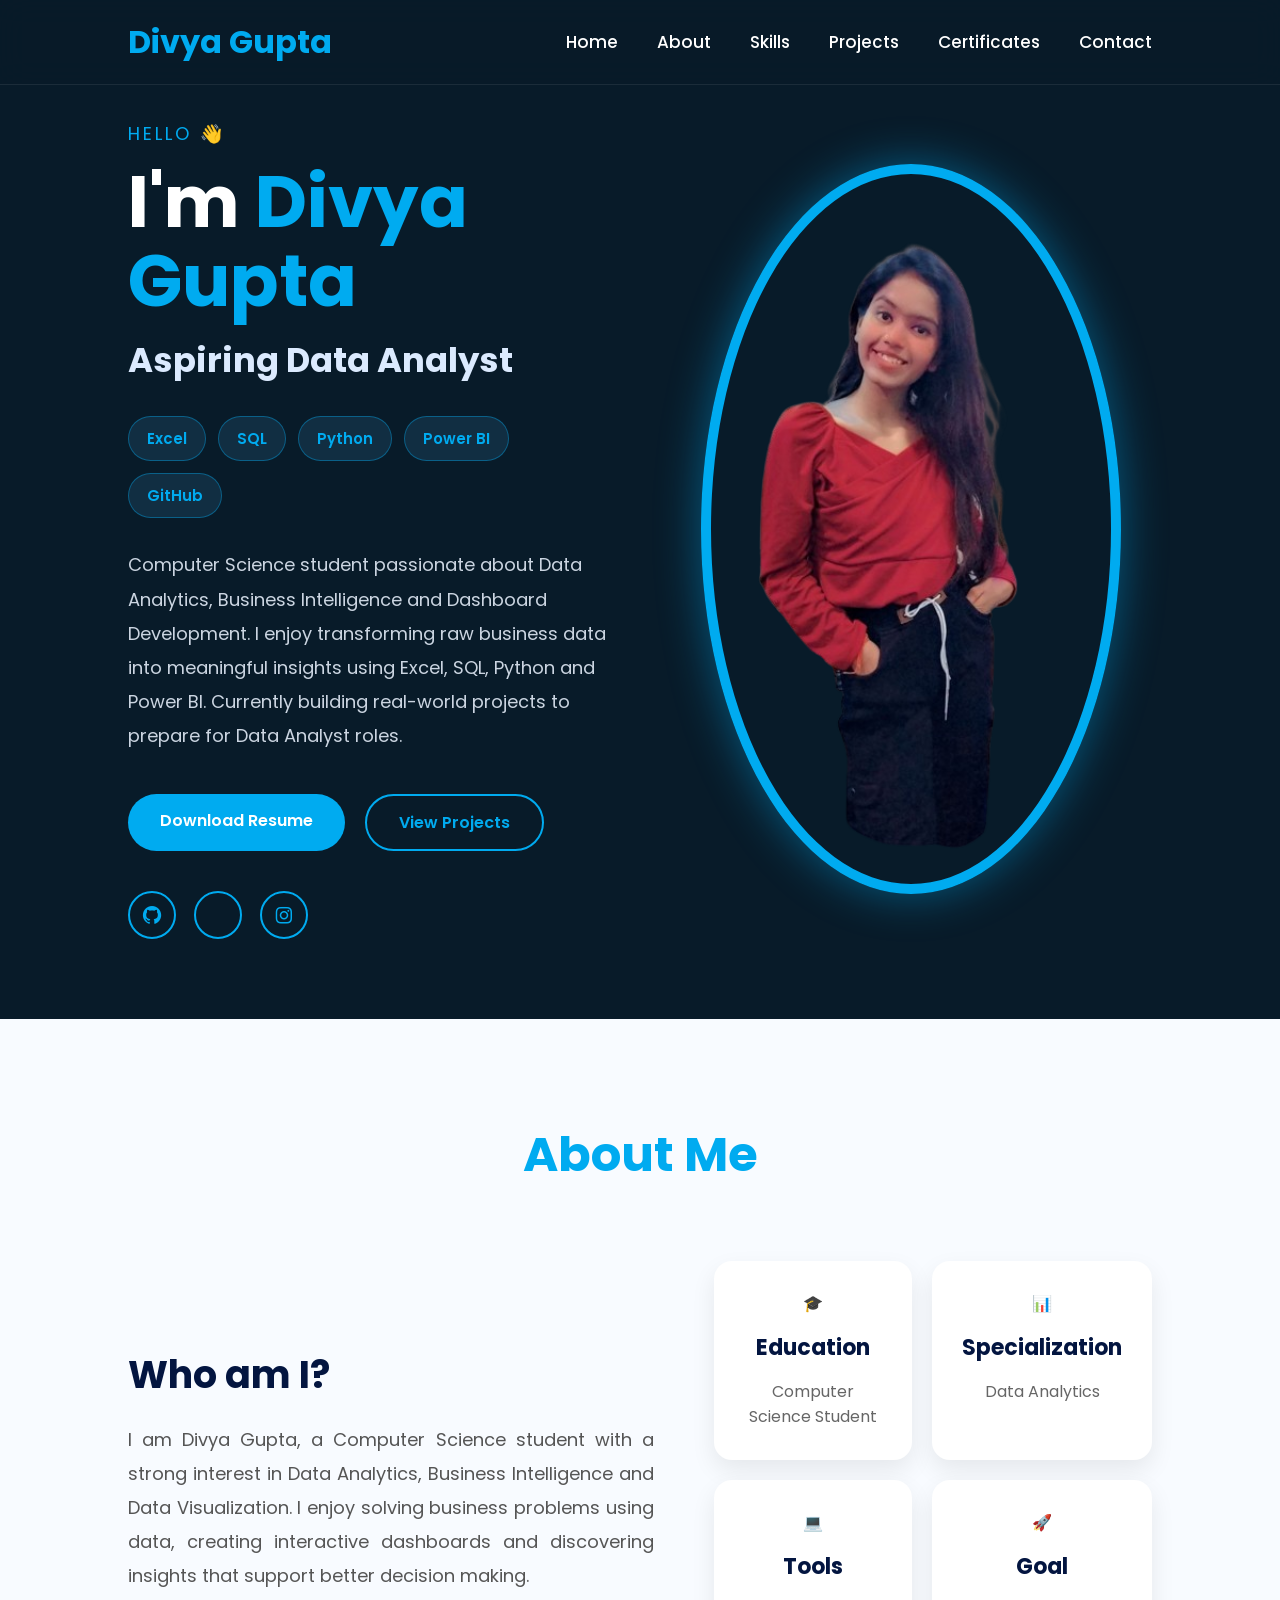
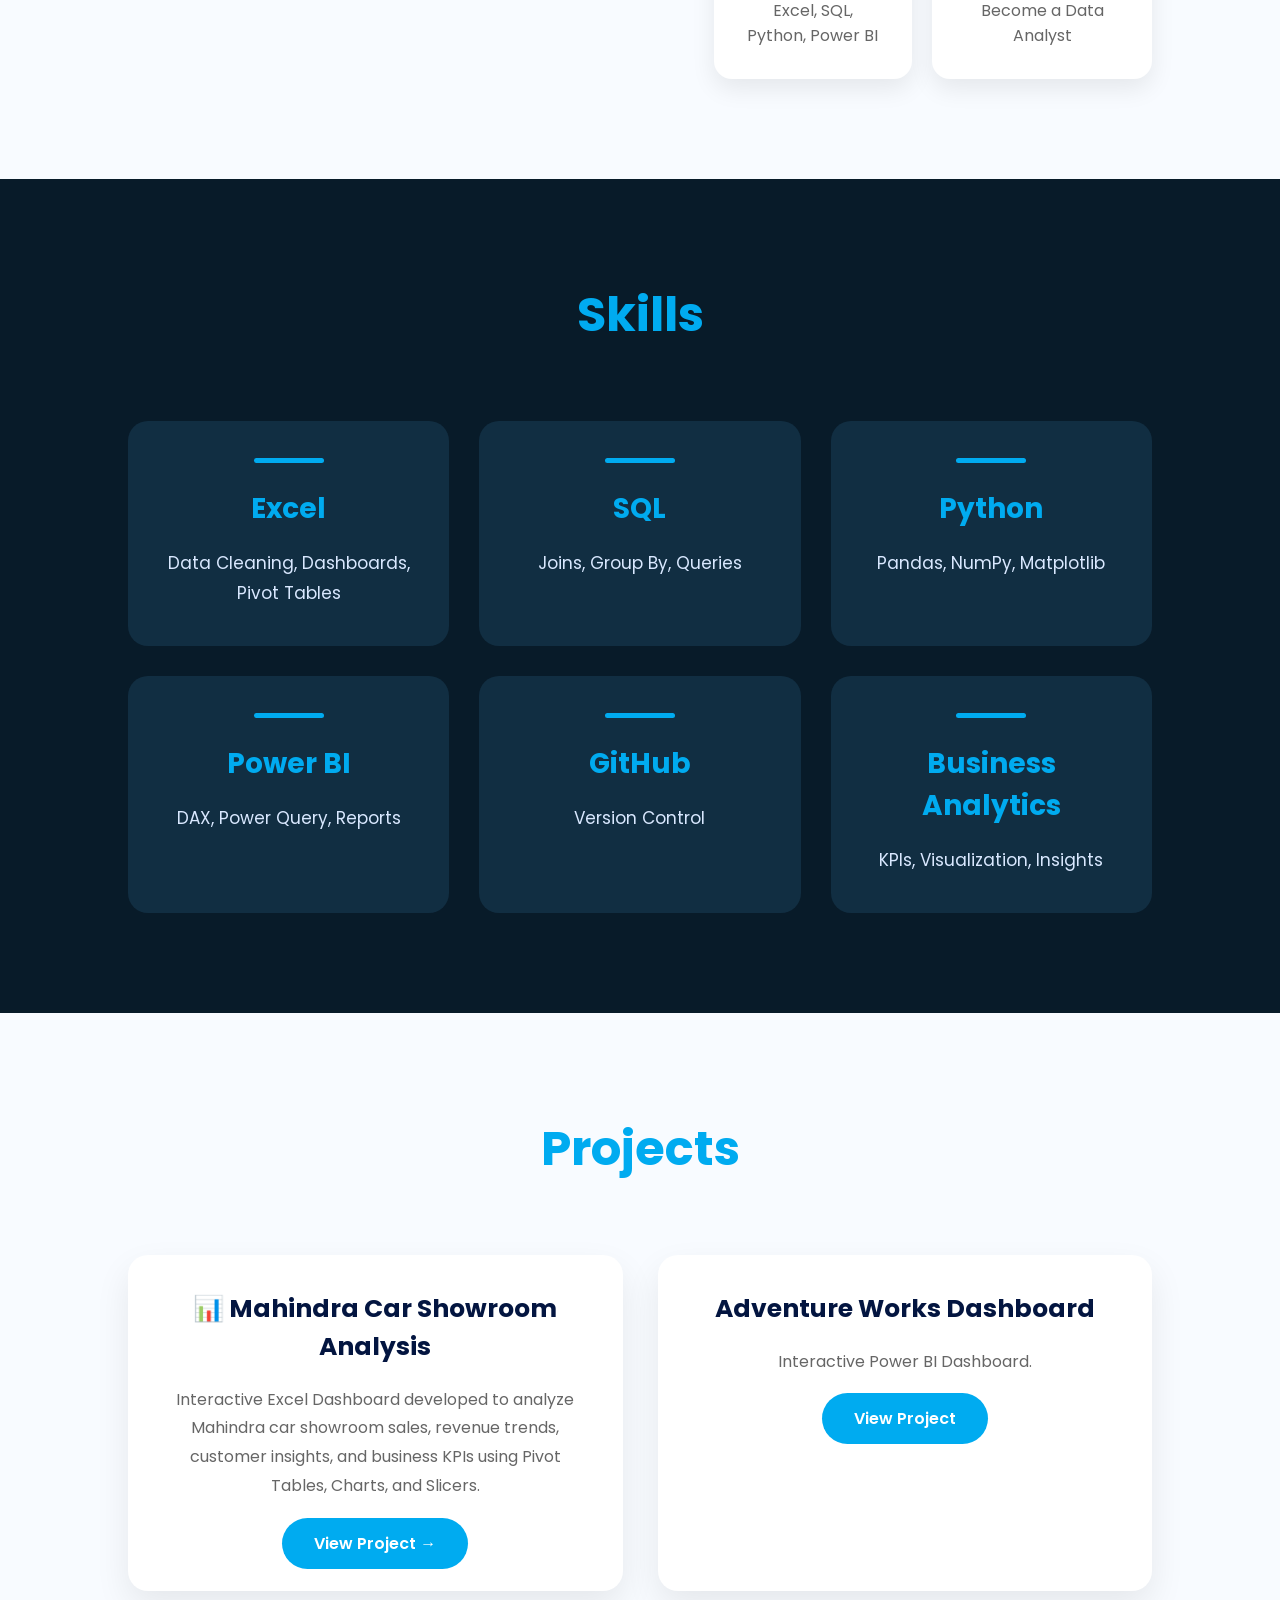
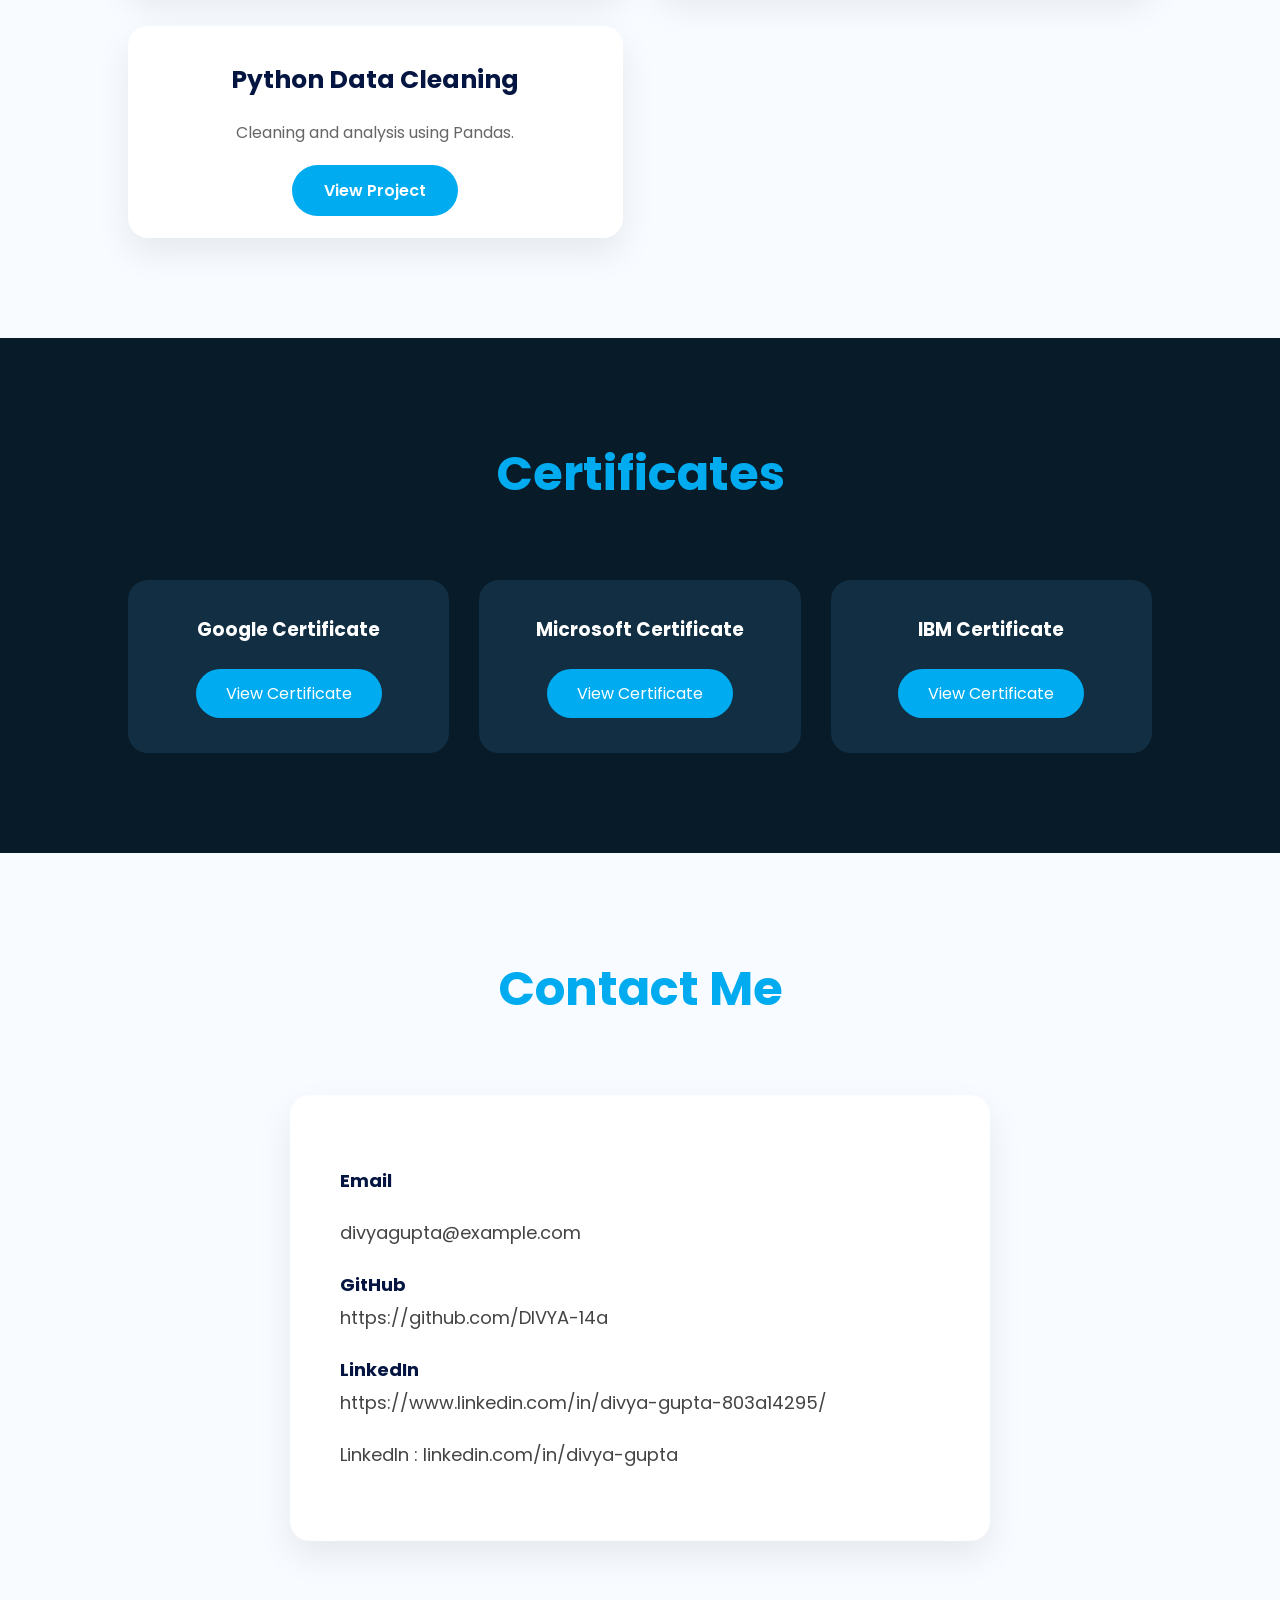
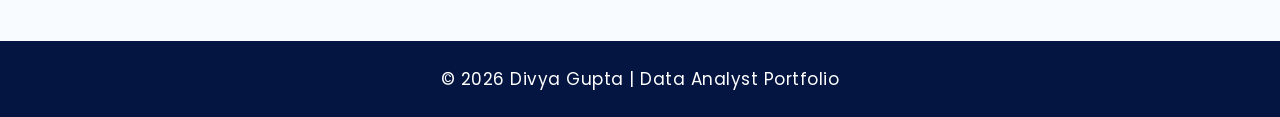
==== commit 1be399f5: "Update index.html" ====
--- a/index.html
+++ b/index.html
@@ -101,9 +101,7 @@
 <i class='bx bxl-github'></i>
 </a>
 
-<a href="https://www.linkedin.com">
-<i class='bx bxl-linkedin'></i>
-</a>
+<a href="https://www.linkedin.com/in/divya-gupta-803a14295/" target="_blank">
 
 <a href="https://instagram.com/divya00_14">
 <i class='bx bxl-instagram'></i>
@@ -353,17 +351,20 @@
 
 <div class="contact-box">
 
-<p>Email</p>
-
-<p>
-your@email.com
-</p>
-
-<p>
-
-GitHub :
-github.com/DIVYA-14a
-
+<p><strong>Email</strong></p>
+
+<p>
+divyagupta@example.com
+</p>
+
+<p>
+<strong>GitHub</strong><br>
+https://github.com/DIVYA-14a
+</p>
+
+<p>
+<strong>LinkedIn</strong><br>
+https://www.linkedin.com/in/divya-gupta-803a14295/
 </p>
 
 <p>
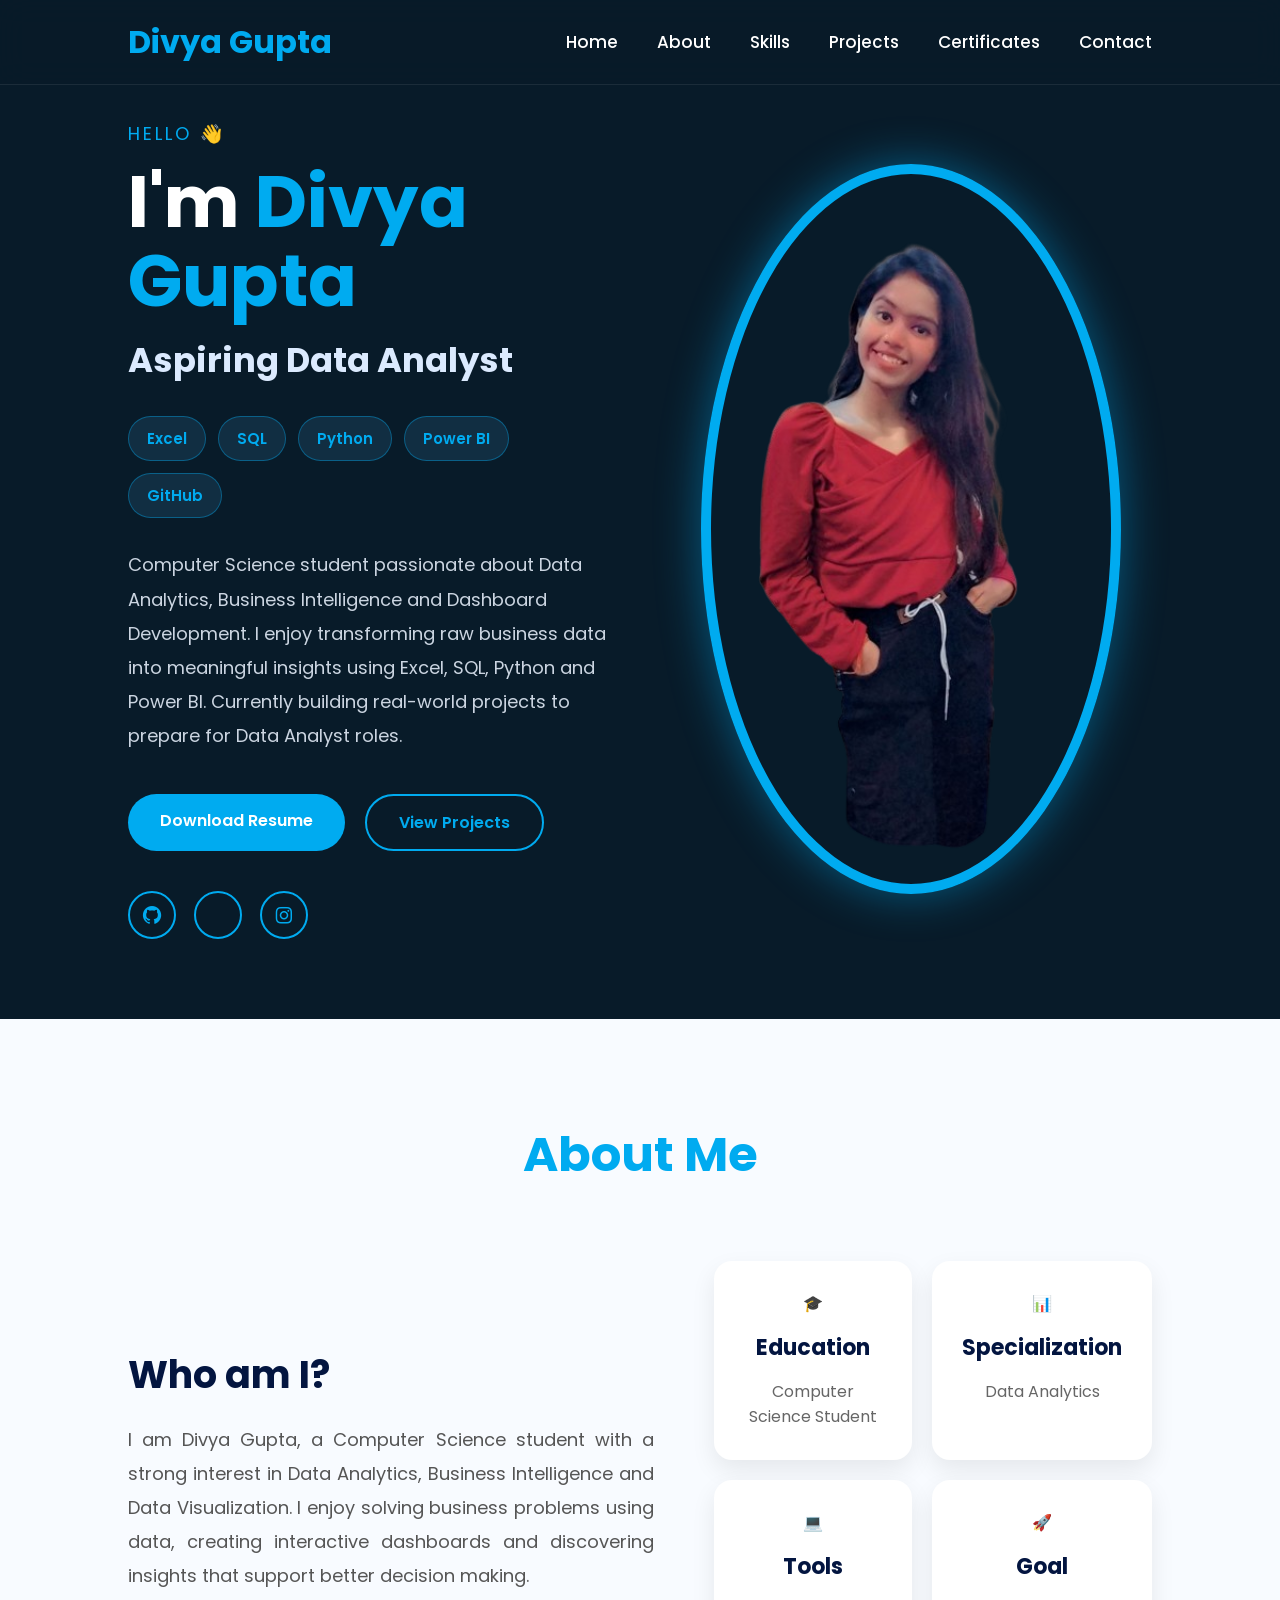
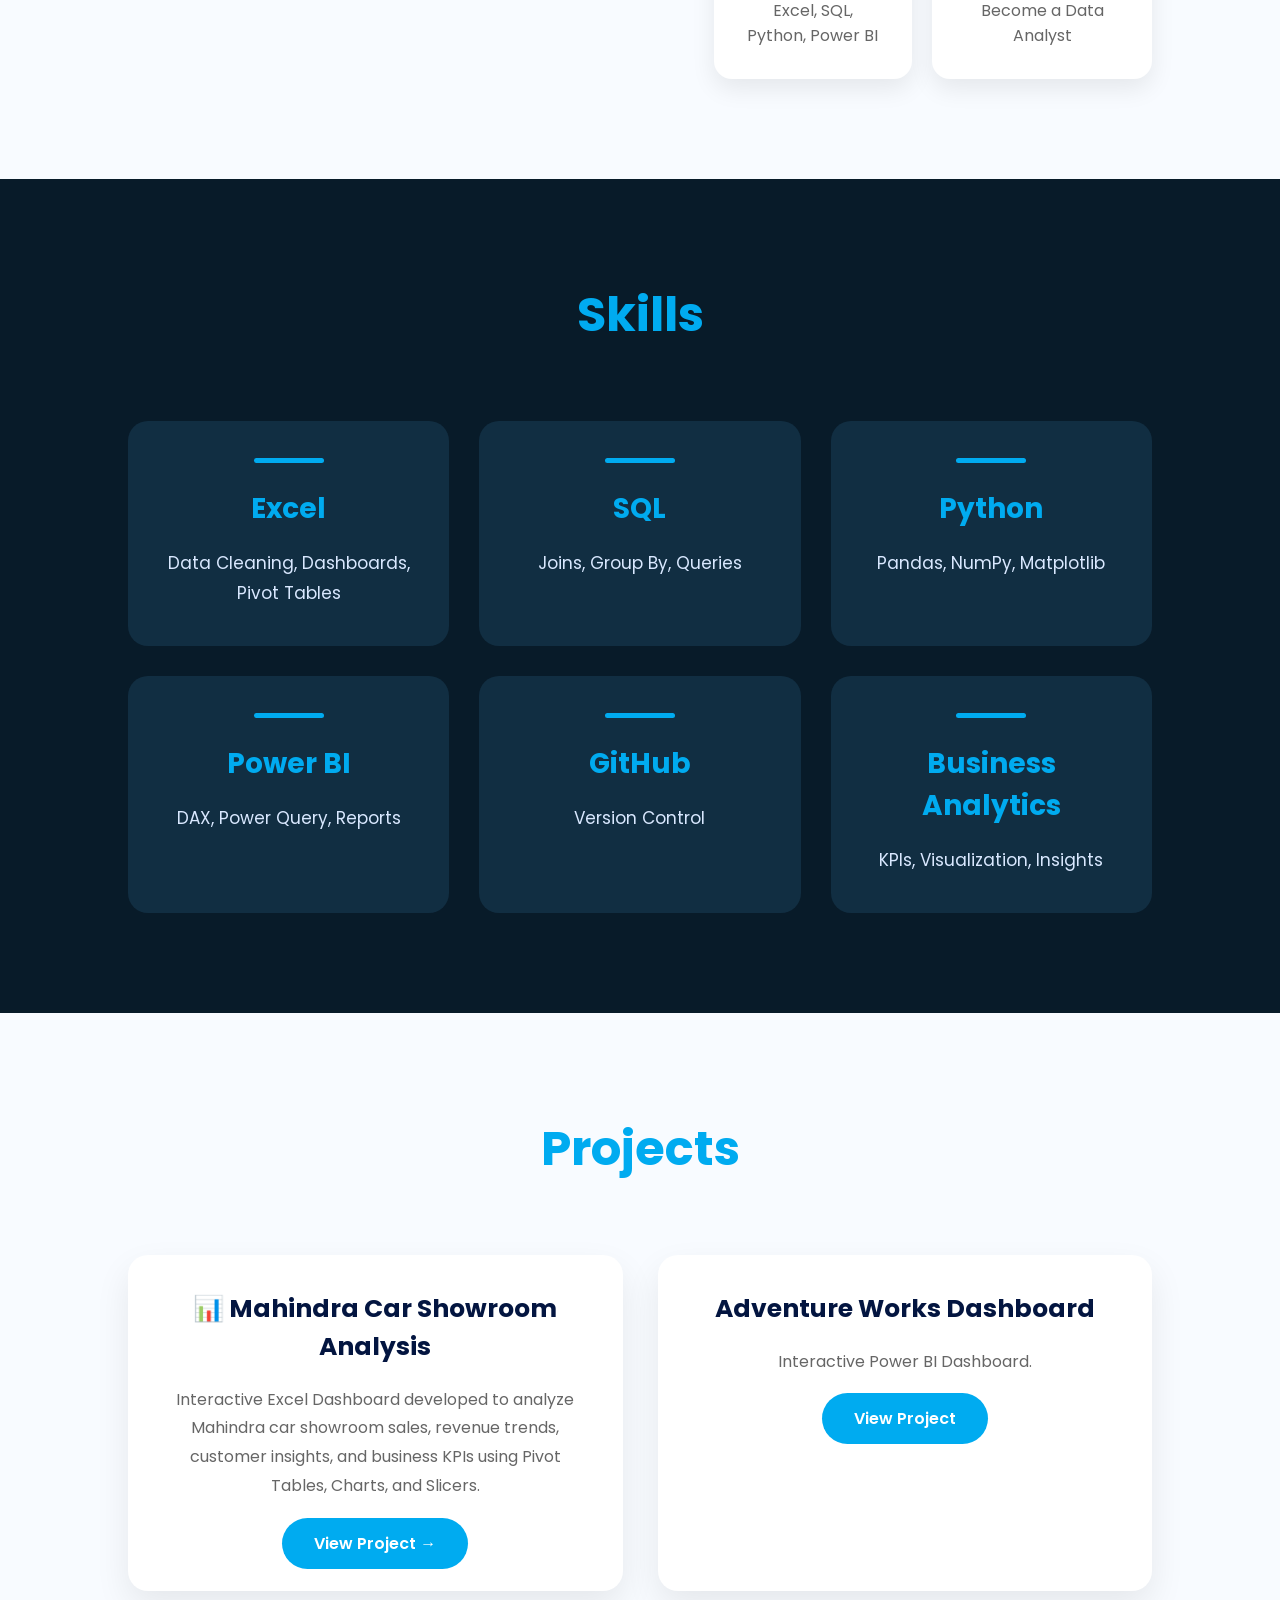
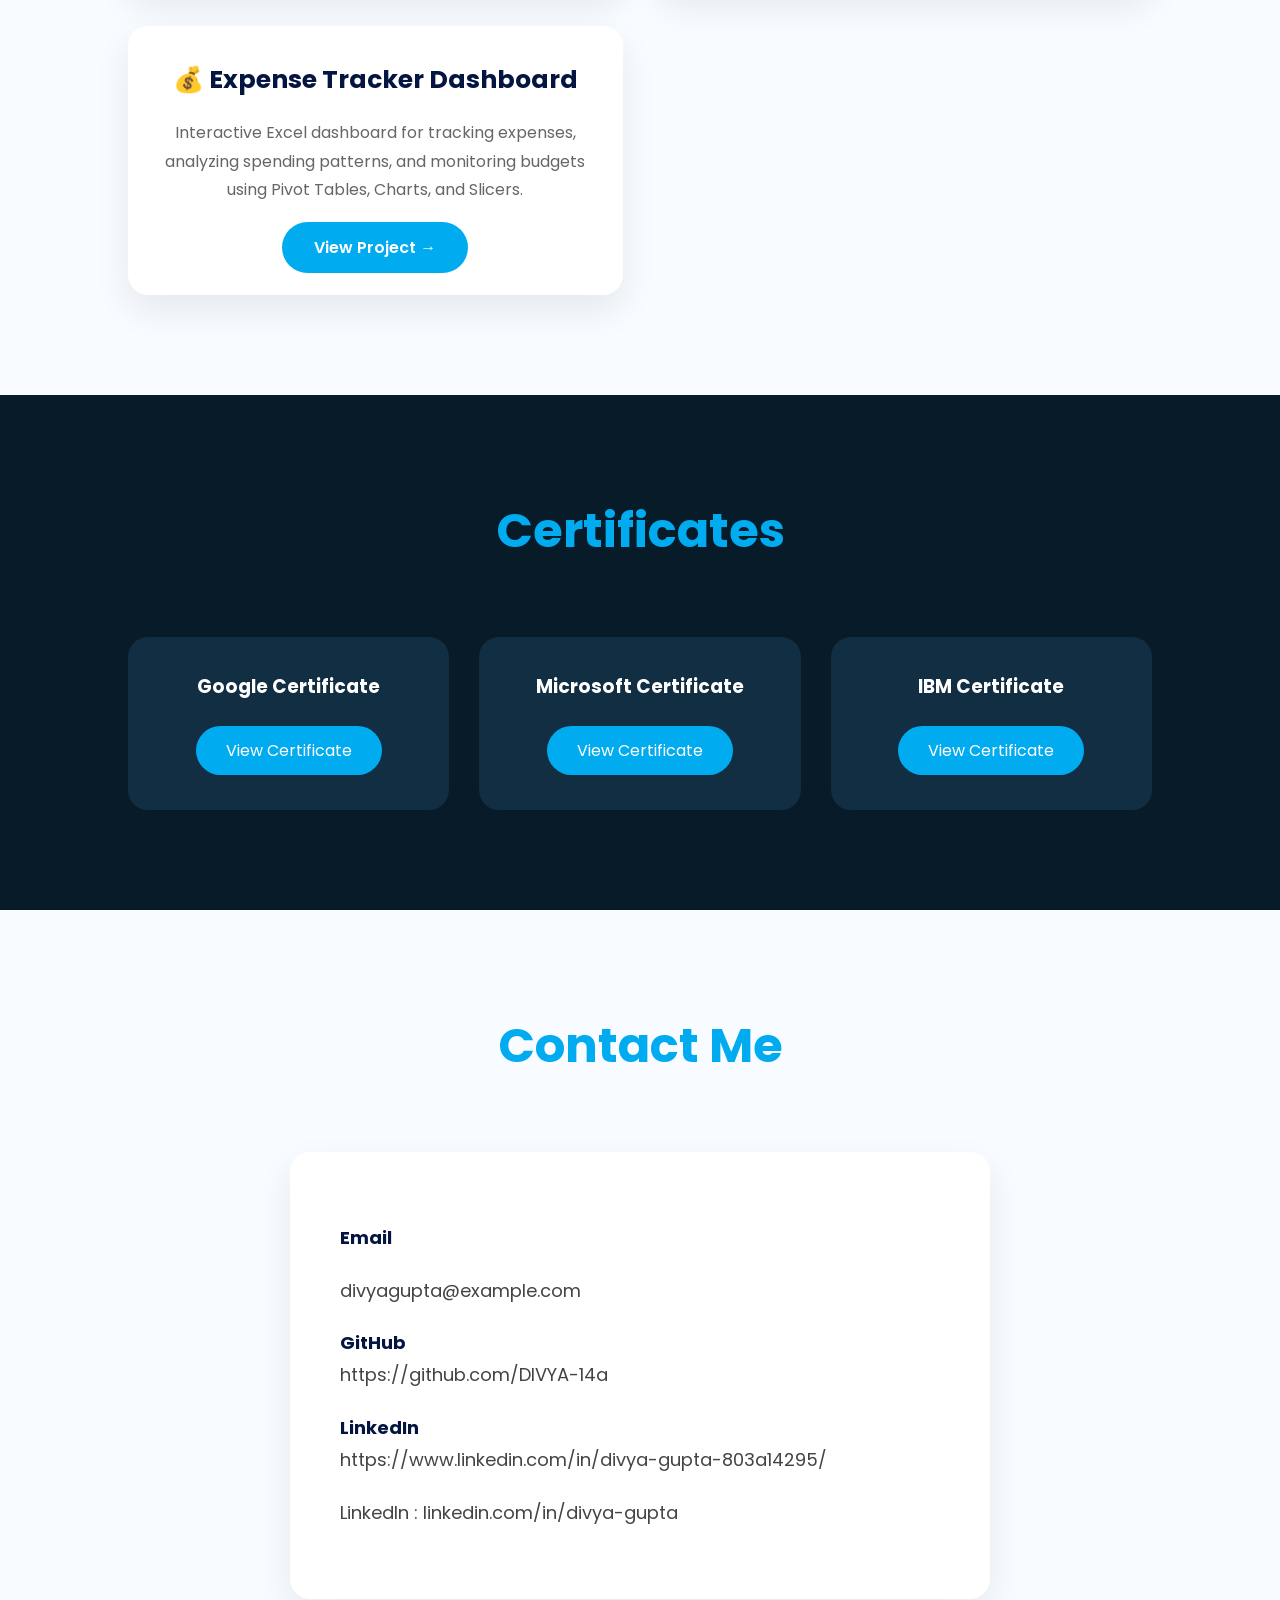
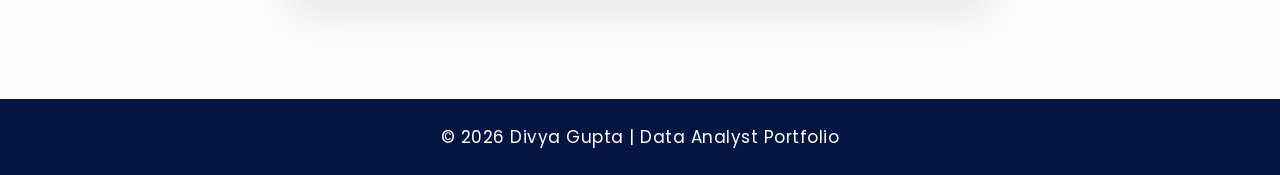
==== commit 56a0bc14: "Update index.html" ====
--- a/index.html
+++ b/index.html
@@ -281,19 +281,21 @@
 
 <div class="project-card">
 
-<h3>Python Data Cleaning</h3>
-
-<p>
-Cleaning and analysis using Pandas.
-</p>
-
-<a href="#" class="btn">
-View Project
-</a>
-
-</div>
-
-</div>
+    <h3>💰 Expense Tracker Dashboard</h3>
+
+    <p>
+        Interactive Excel dashboard for tracking expenses, analyzing spending patterns, and monitoring budgets using Pivot Tables, Charts, and Slicers.
+    </p>
+
+    <a href="YOUR_GITHUB_REPOSITORY_LINK"
+       target="_blank"
+       class="btn">
+        View Project →
+    </a>
+
+</div>
+
+
 
 </section>
 
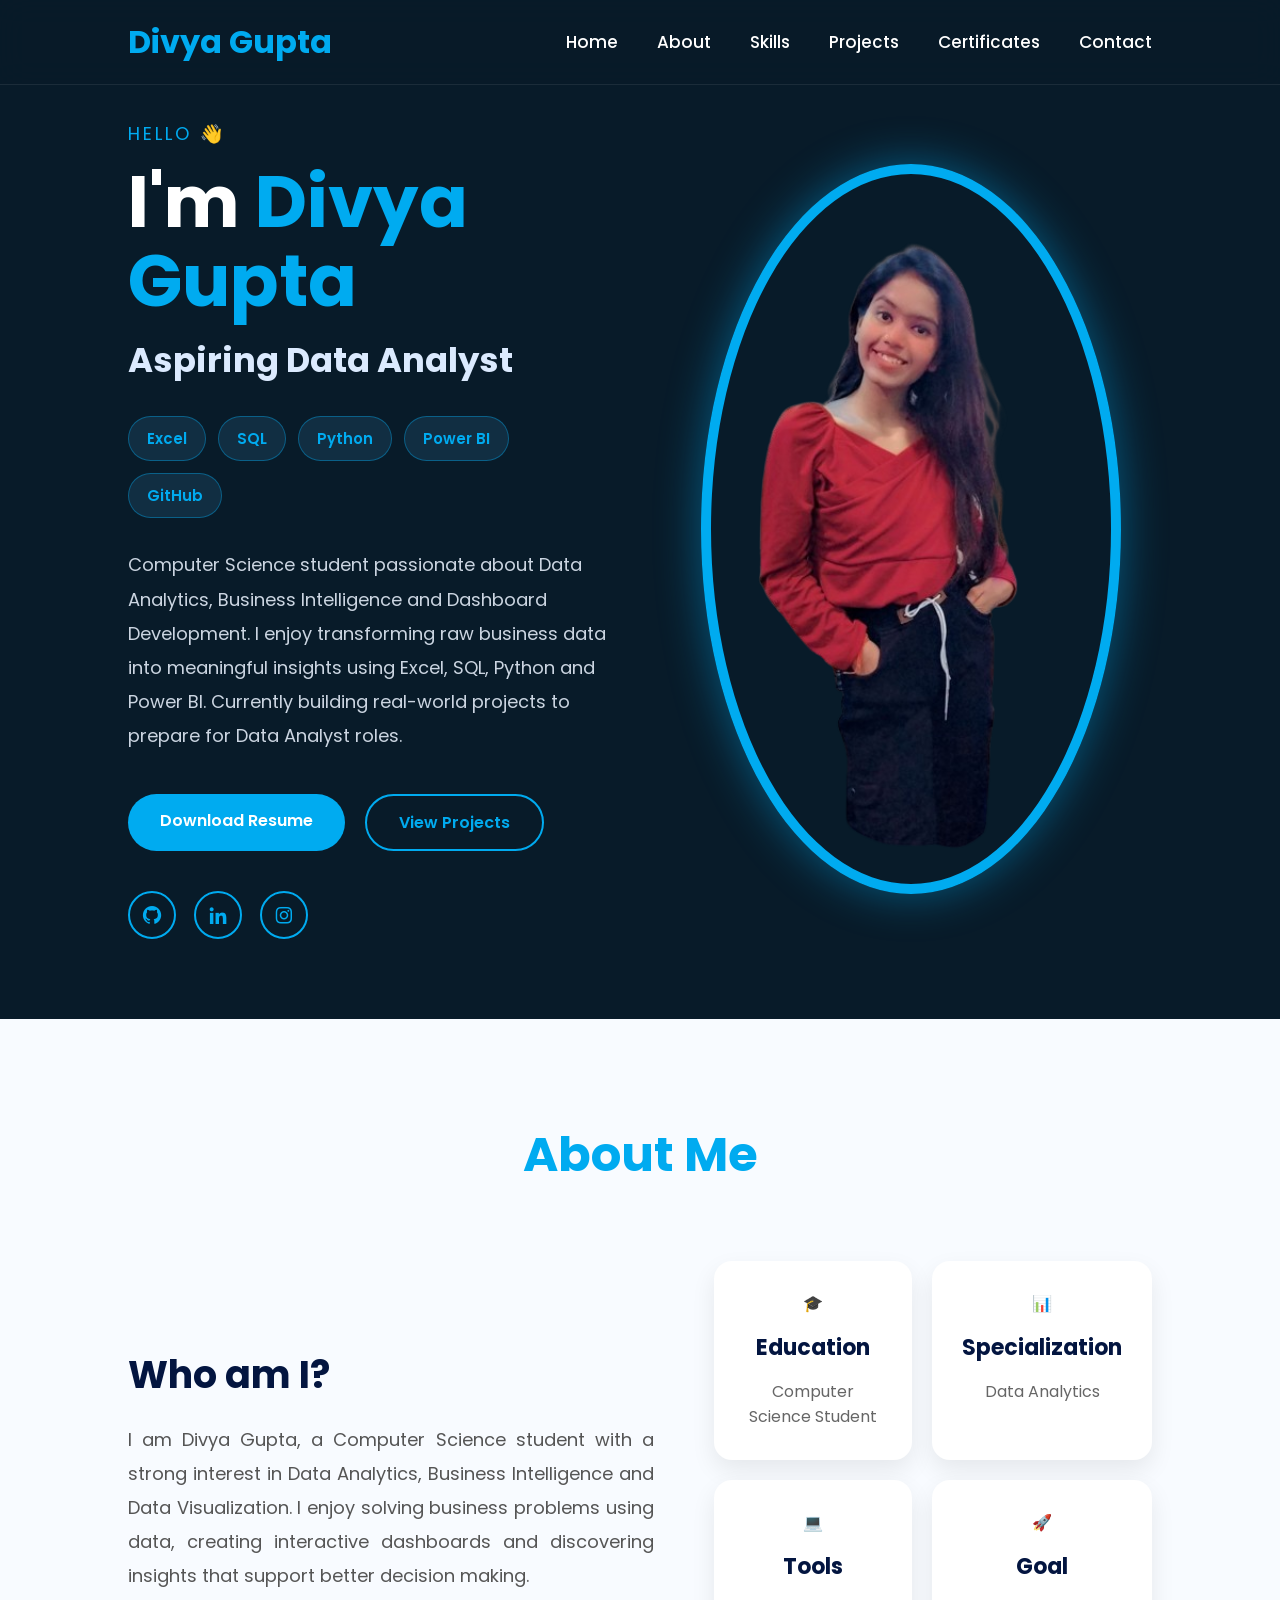
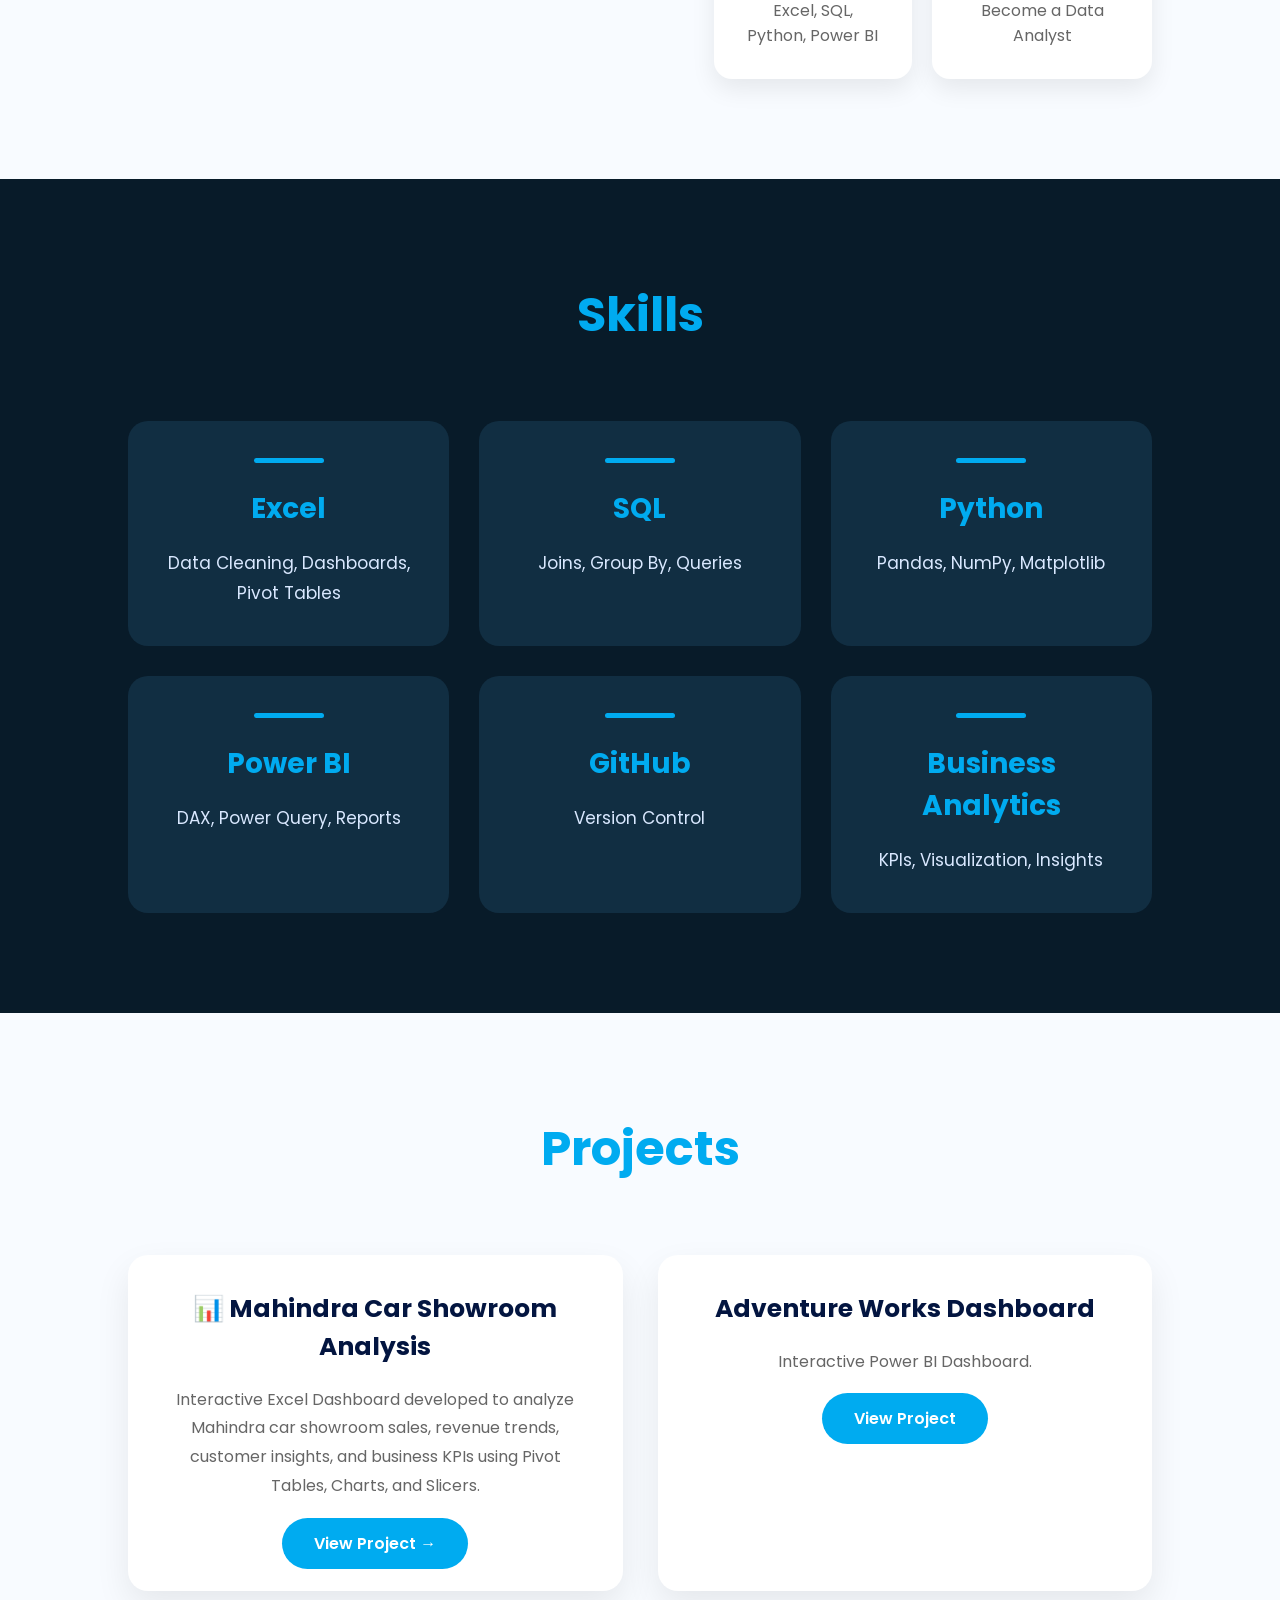
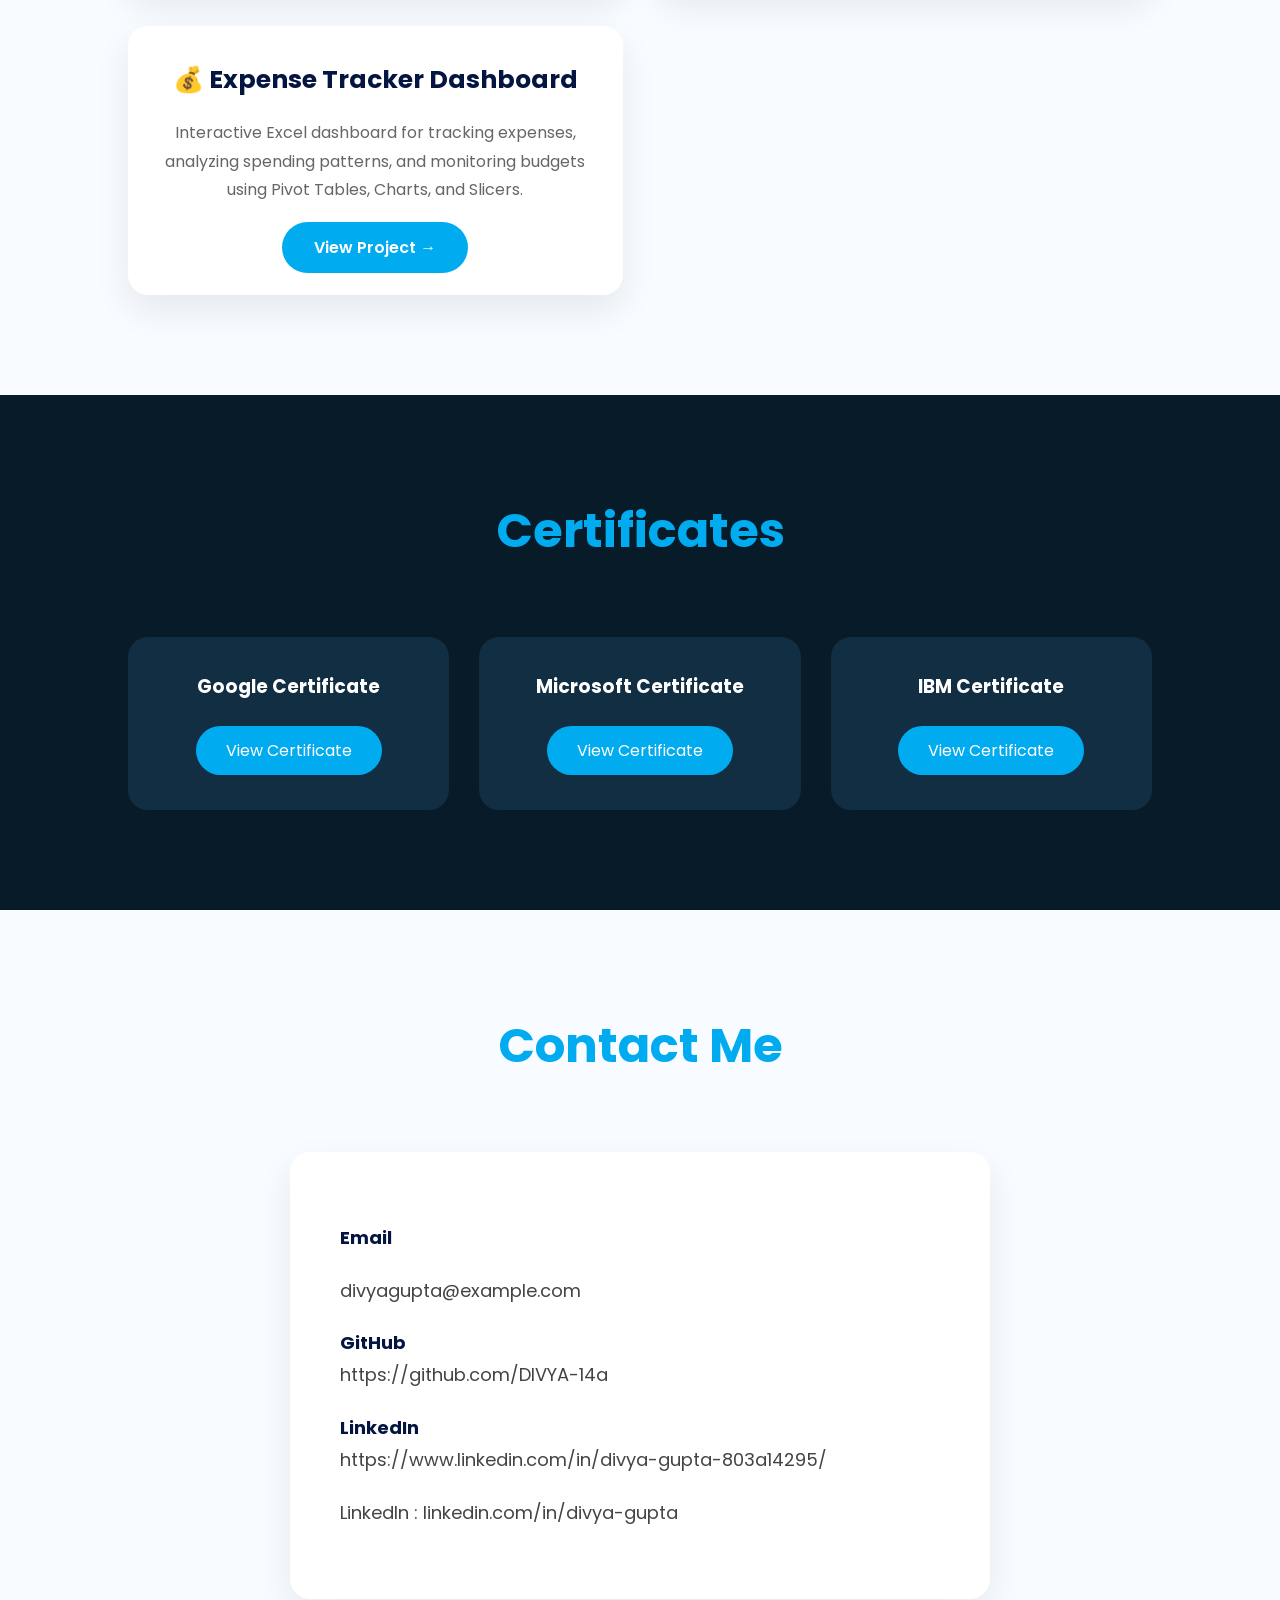
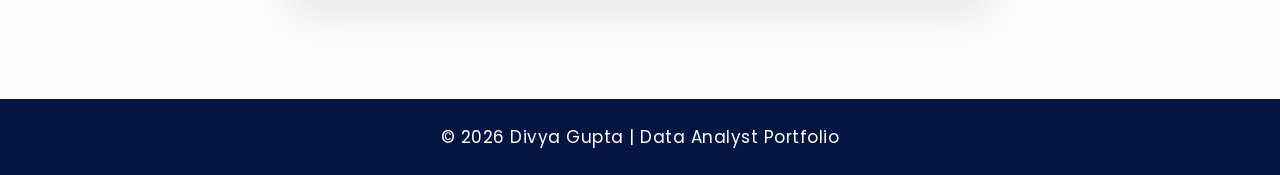
==== commit d548fa65: "Update index.html" ====
--- a/index.html
+++ b/index.html
@@ -85,7 +85,9 @@
 
 <div class="hero-buttons">
 
-<a href="YOUR_RESUME_LINK" class="btn">
+<a href="https://drive.google.com/file/d/1NGSisf_r6UET1Xtwae6jdwEJMrbaBysv/view?usp=drivesdk"
+target="_blank"
+class="btn">
 Download Resume
 </a>
 
@@ -97,14 +99,16 @@
 
 <div class="icons">
 
-<a href="https://github.com/DIVYA-14a">
-<i class='bx bxl-github'></i>
+<a href="https://github.com/DIVYA-14a" target="_blank">
+    <i class='bx bxl-github'></i>
 </a>
 
 <a href="https://www.linkedin.com/in/divya-gupta-803a14295/" target="_blank">
-
-<a href="https://instagram.com/divya00_14">
-<i class='bx bxl-instagram'></i>
+    <i class='bx bxl-linkedin'></i>
+</a>
+
+<a href="https://instagram.com/divya00_14" target="_blank">
+    <i class='bx bxl-instagram'></i>
 </a>
 
 </div>
@@ -287,9 +291,9 @@
         Interactive Excel dashboard for tracking expenses, analyzing spending patterns, and monitoring budgets using Pivot Tables, Charts, and Slicers.
     </p>
 
-    <a href="YOUR_GITHUB_REPOSITORY_LINK"
-       target="_blank"
-       class="btn">
+   <a href="https://github.com/DIVYA-14a/Expense-Tracker-Excel-Dashboard"
+target="_blank"
+class="btn">
         View Project →
     </a>
 
